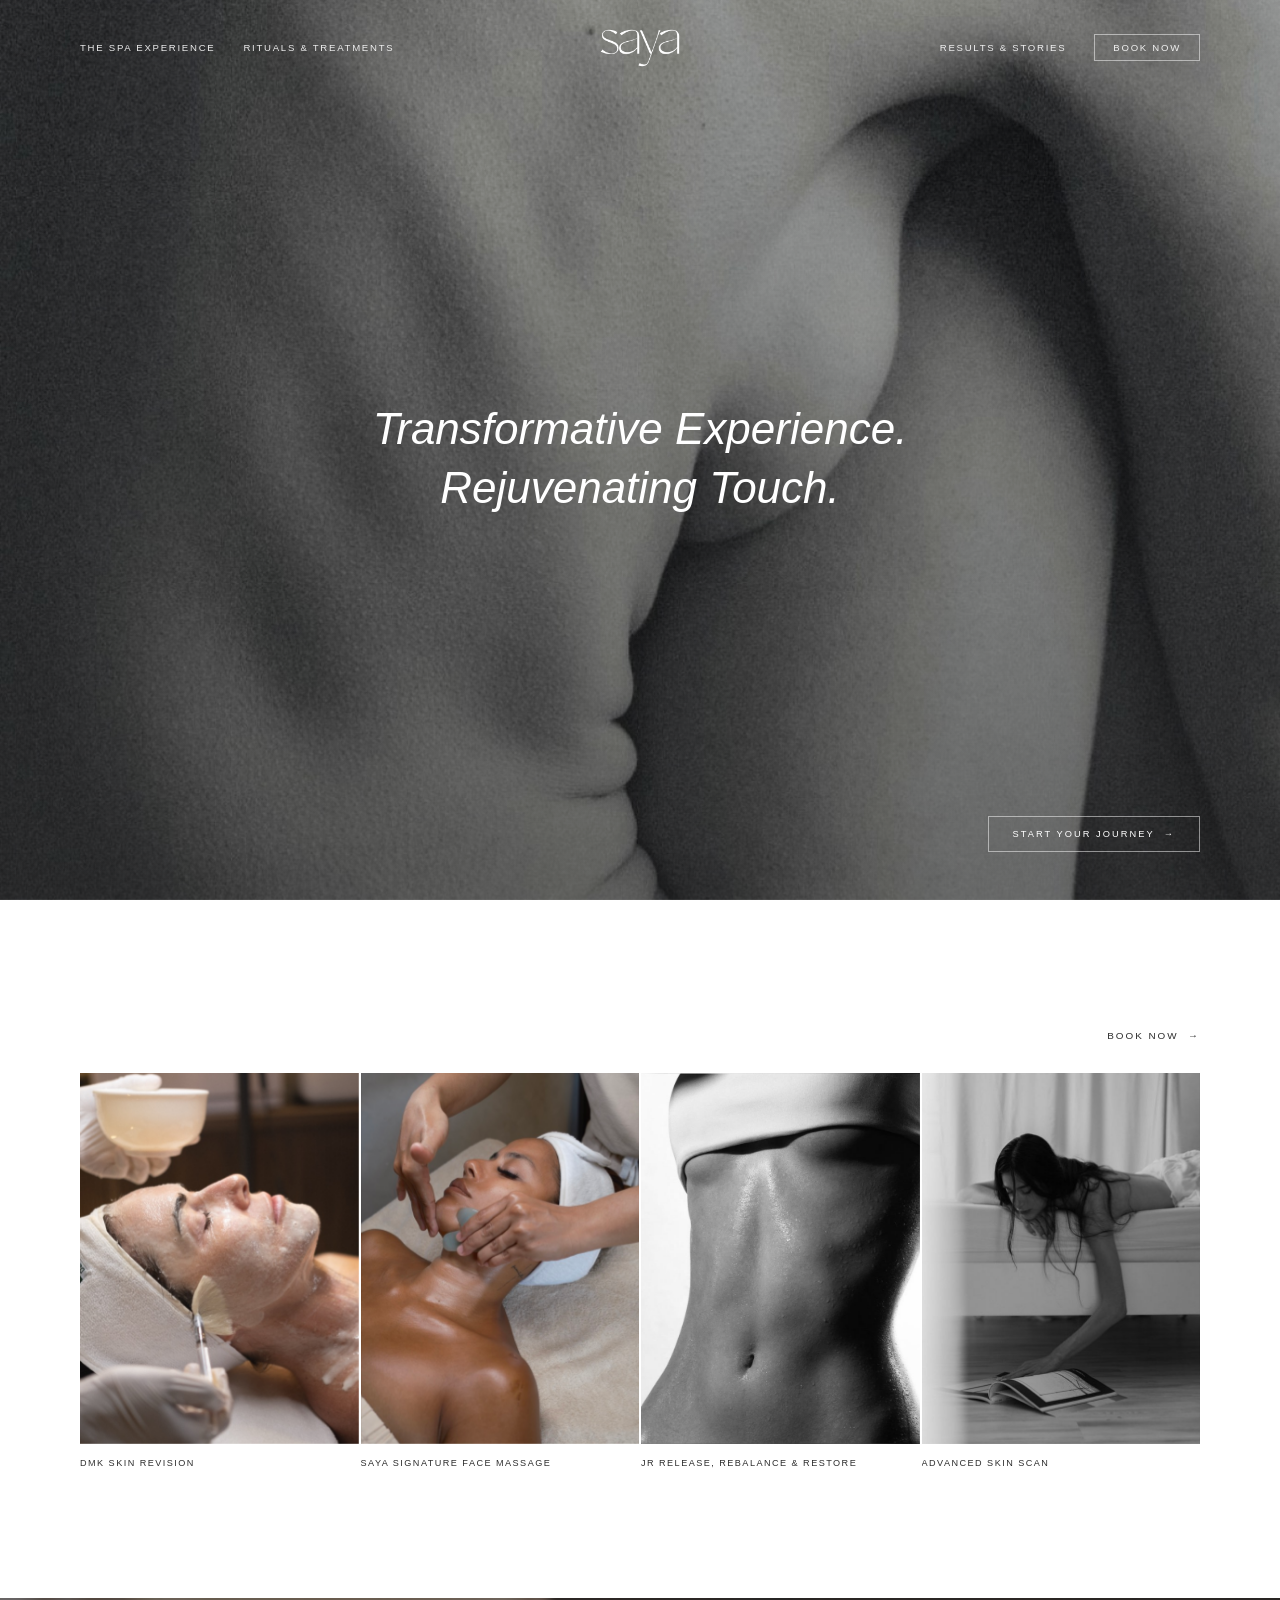
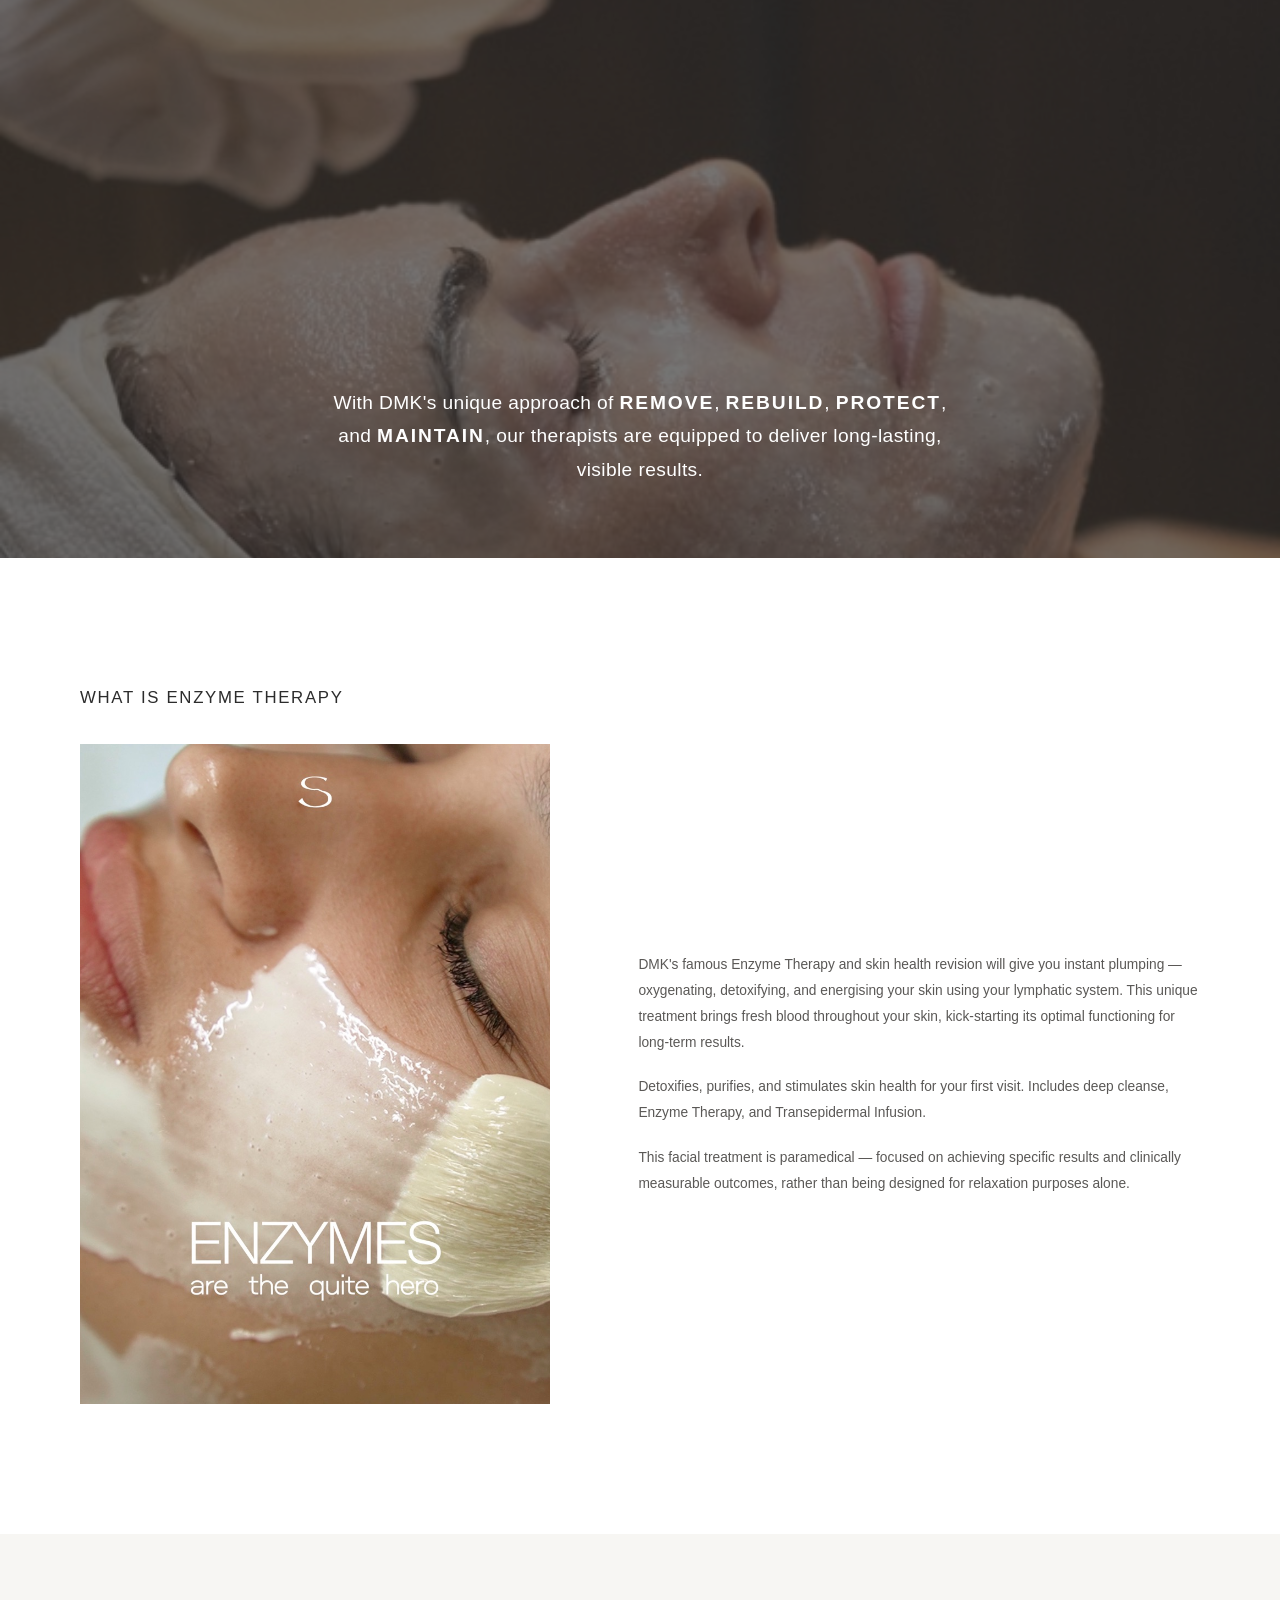
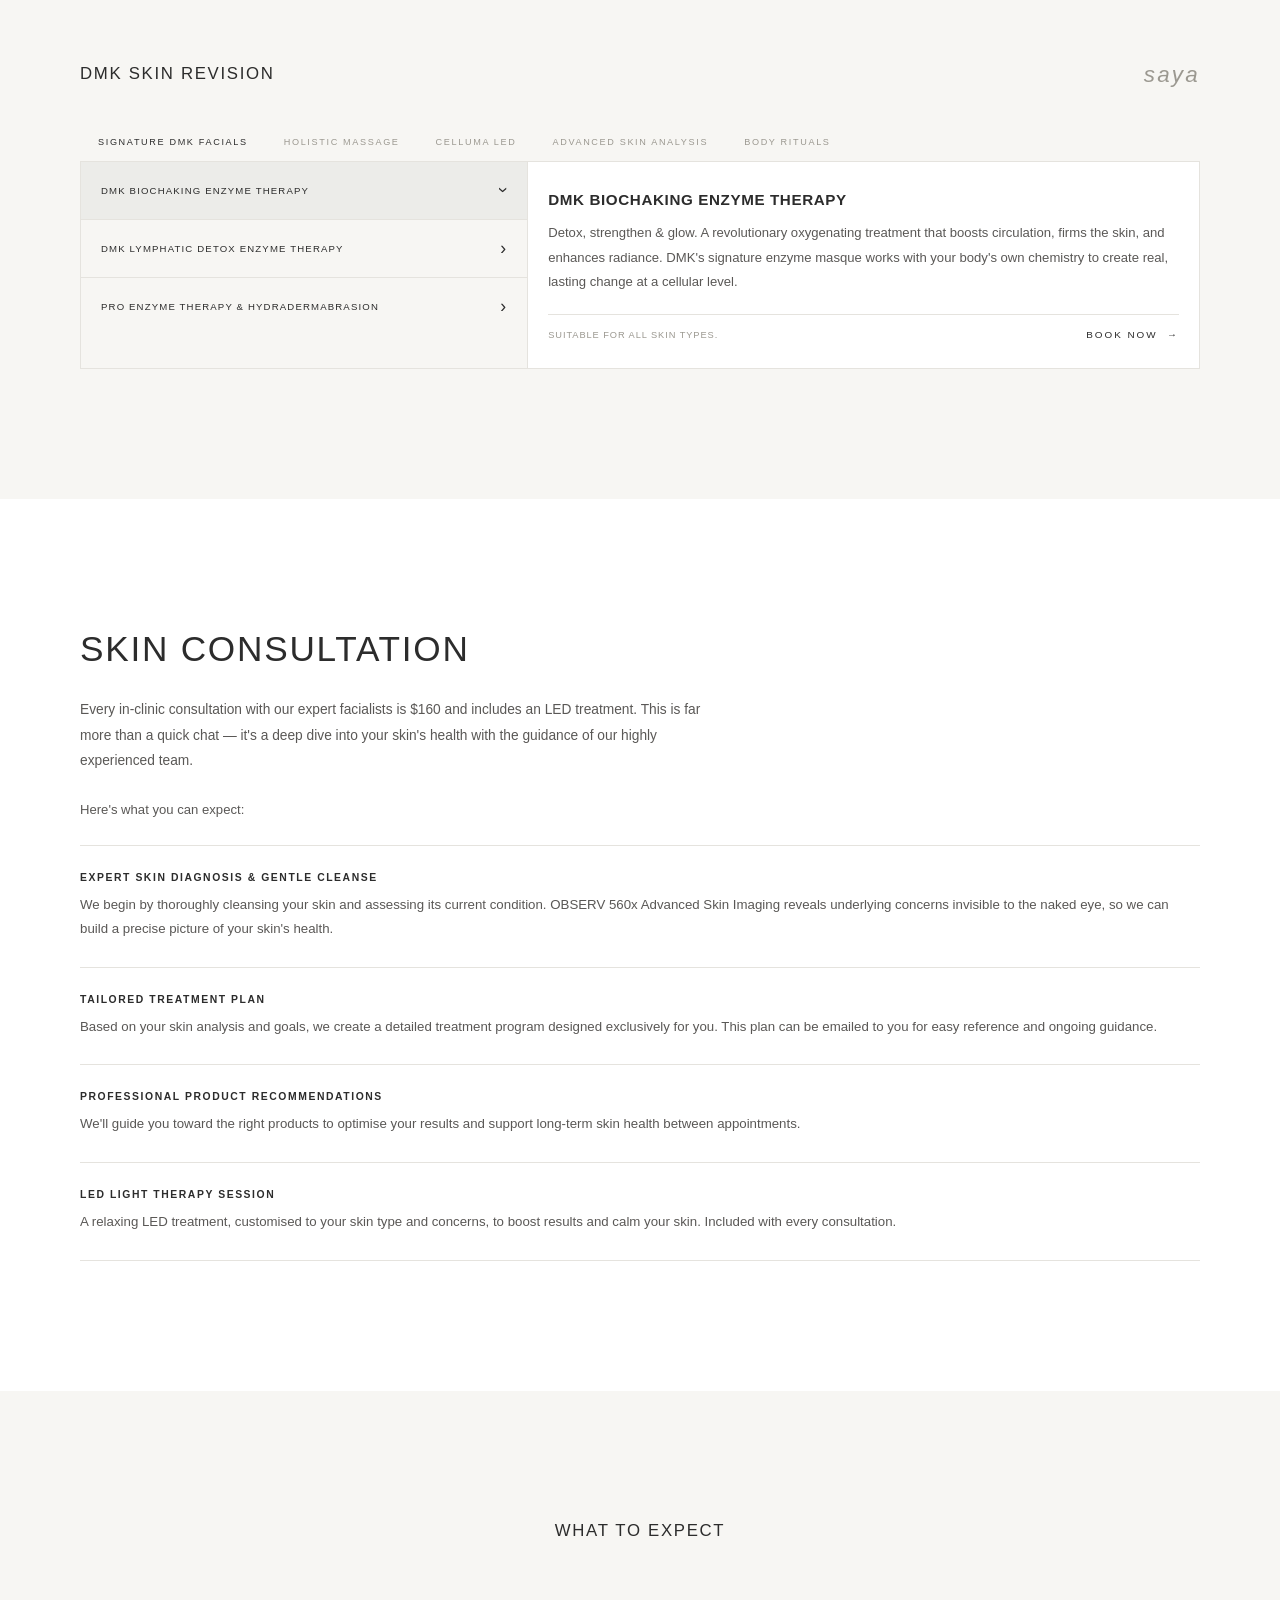
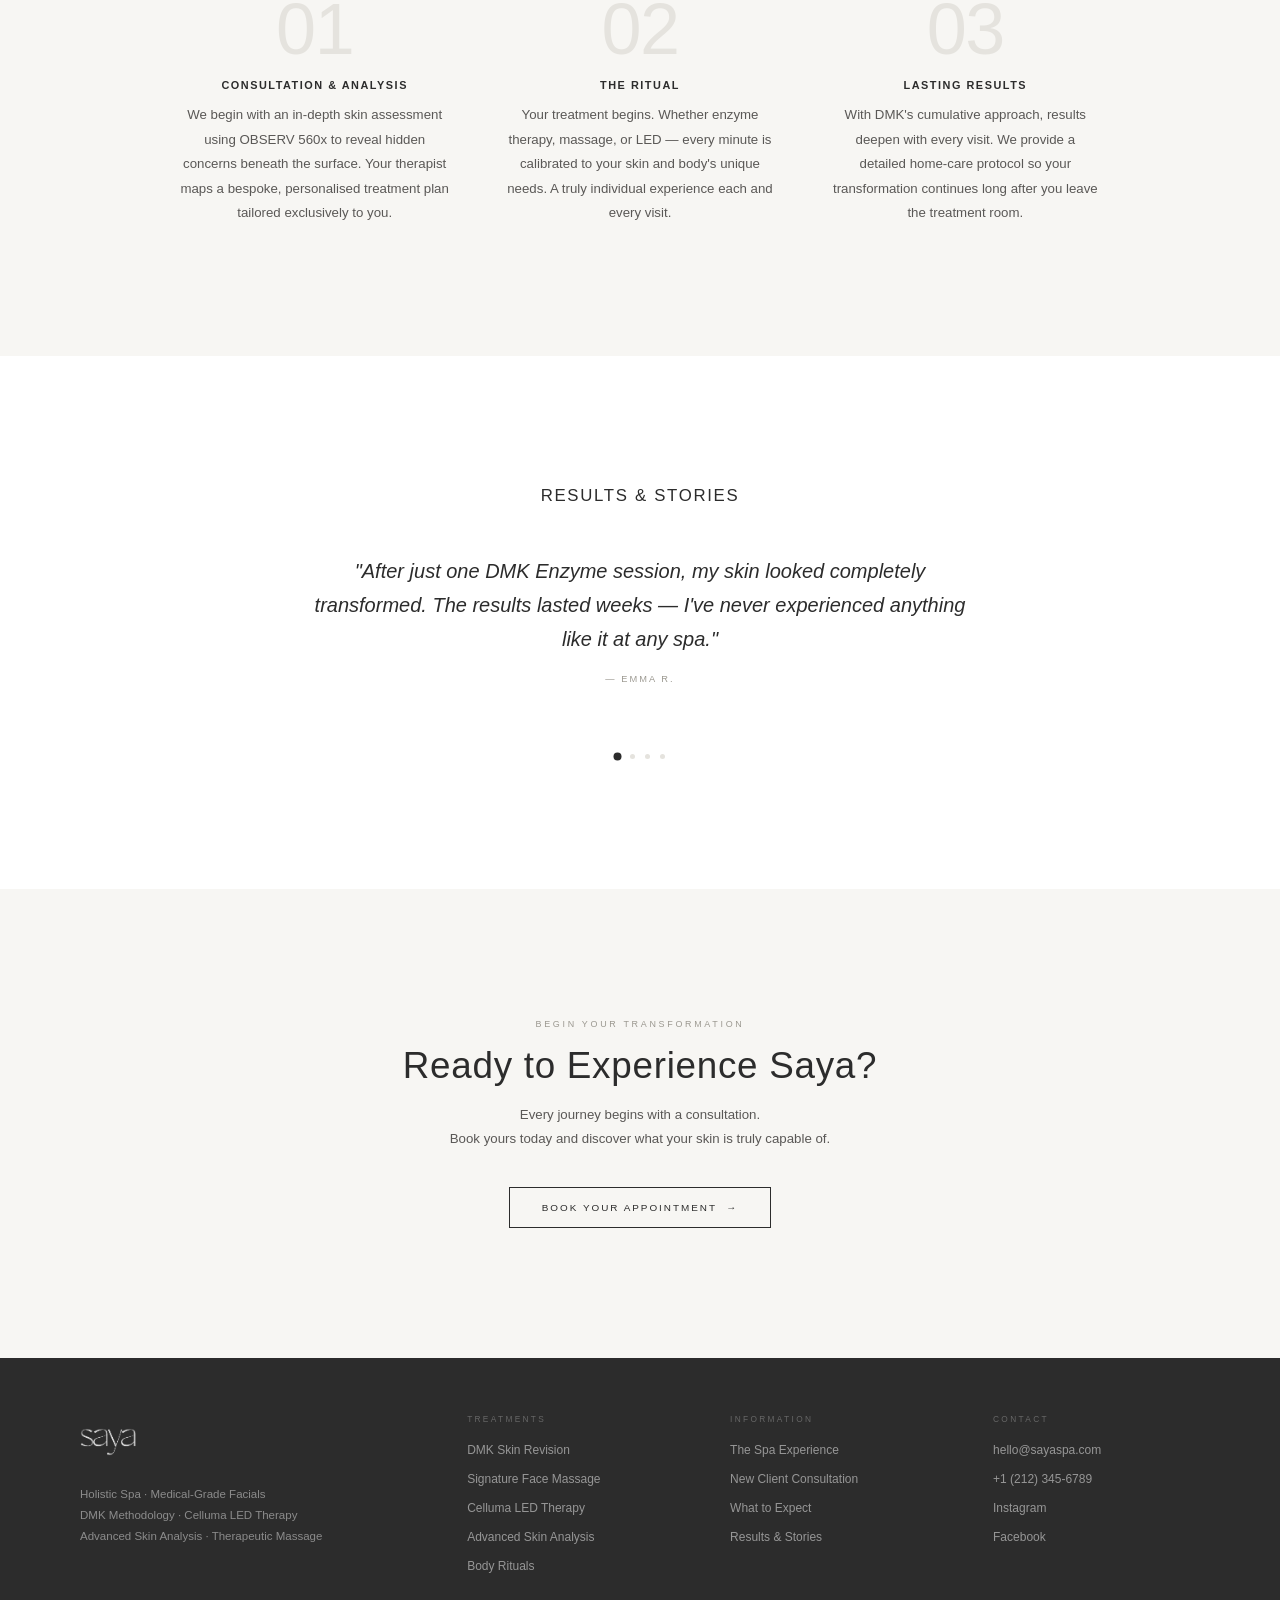
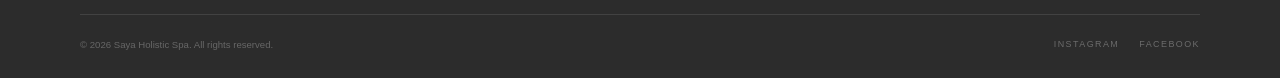
==== index.html @ c2dafa20 "new file:   .DS_Store 	new file:   .claude/settings.local.json 	new file:   ARCHITECTURE.md 	new fil" ====
<!DOCTYPE html>
<html lang="en">
<head>
  <meta charset="UTF-8">
  <meta name="viewport" content="width=device-width, initial-scale=1.0">
  <meta name="robots" content="index, follow">
  <meta name="description" content="Saya Holistic Spa — medical-grade DMK Enzyme Therapy, Signature Face Massage, Celluma LED Therapy, and Advanced Skin Analysis. New York.">

  <!-- Open Graph -->
  <meta property="og:type"        content="website">
  <meta property="og:title"       content="Saya Holistic Spa — Medical-Grade Facials &amp; Therapeutic Massage">
  <meta property="og:description" content="Medical-grade holistic spa in New York. DMK Enzyme Therapy, Signature Face Massage, Celluma LED Therapy, and Advanced Skin Analysis.">
  <meta property="og:image"       content="img/hero.jpg">
  <meta property="og:locale"      content="en_US">

  <!-- Twitter Card -->
  <meta name="twitter:card"        content="summary_large_image">
  <meta name="twitter:title"       content="Saya Holistic Spa — Medical-Grade Facials &amp; Therapeutic Massage">
  <meta name="twitter:description" content="Medical-grade holistic spa in New York. DMK Enzyme Therapy, Signature Face Massage, Celluma LED Therapy, and Advanced Skin Analysis.">
  <meta name="twitter:image"       content="img/hero.jpg">

  <title>Saya Holistic Spa — Medical-Grade Facials &amp; Therapeutic Massage, New York</title>

  <!-- Schema.org structured data -->
  <script type="application/ld+json">
  {
    "@context": "https://schema.org",
    "@type": ["LocalBusiness", "HealthAndBeautyBusiness"],
    "name": "Saya Holistic Spa",
    "description": "Medical-grade holistic spa specializing in DMK Enzyme Therapy, Signature Face Massage, Celluma LED Therapy, and Advanced Skin Analysis.",
    "telephone": "+12123456789",
    "email": "hello@sayaspa.com",
    "address": {
      "@type": "PostalAddress",
      "addressLocality": "New York",
      "addressRegion": "NY",
      "addressCountry": "US"
    },
    "priceRange": "$$$$",
    "hasOfferCatalog": {
      "@type": "OfferCatalog",
      "name": "Spa Treatments",
      "itemListElement": [
        {
          "@type": "Offer",
          "itemOffered": {
            "@type": "Service",
            "name": "DMK Enzyme Therapy",
            "description": "Paramedical facial using DMK's enzyme masque to oxygenate, detoxify and firm the skin at a cellular level."
          }
        },
        {
          "@type": "Offer",
          "itemOffered": {
            "@type": "Service",
            "name": "Saya Signature Face Massage",
            "description": "Combines Eastern and Western massage techniques to lift, sculpt and illuminate the complexion."
          }
        },
        {
          "@type": "Offer",
          "itemOffered": {
            "@type": "Service",
            "name": "Celluma LED Therapy",
            "description": "Clinically proven LED light therapy for anti-aging, acne control and skin repair."
          }
        },
        {
          "@type": "Offer",
          "itemOffered": {
            "@type": "Service",
            "name": "Advanced Skin Analysis",
            "description": "OBSERV 560x skin imaging consultation to map a bespoke treatment plan."
          }
        }
      ]
    }
  }
  </script>

  <!-- Preload hero image for LCP -->
  <link rel="preload" as="image" href="img/hero.jpg" fetchpriority="high">

  <link rel="stylesheet" href="css/style.css">
</head>
<body>

  <!-- ====================== NAV ====================== -->
  <nav class="nav" id="nav" aria-label="Main navigation">
    <ul class="nav__links nav__links--left" role="list">
      <li><a href="#services">The Spa Experience</a></li>
      <li><a href="#treatments">Rituals &amp; Treatments</a></li>
    </ul>

    <a class="nav__logo" href="#home" aria-label="Saya Holistic Spa — home">
      <img class="nav__logo-img" src="img/logo.png" alt="Saya Holistic Spa" width="120" height="120">
    </a>

    <ul class="nav__links nav__links--right" role="list">
      <li><a href="#testimonials">Results &amp; Stories</a></li>
      <li><a href="#booking" class="nav__book">Book Now</a></li>
      <li class="nav__burger-cell">
        <button class="nav__burger" id="navBurger" aria-label="Open menu" aria-expanded="false" aria-controls="mobileMenu">
          <span></span><span></span><span></span>
        </button>
      </li>
    </ul>
  </nav>

  <!-- ====================== MOBILE MENU ====================== -->
  <div class="mobile-menu" id="mobileMenu" aria-hidden="true" role="dialog" aria-label="Navigation menu">
    <nav aria-label="Mobile navigation">
      <a href="#services"     class="mobile-menu__link" tabindex="-1">The Spa Experience</a>
      <a href="#treatments"   class="mobile-menu__link" tabindex="-1">Rituals &amp; Treatments</a>
      <a href="#consultation" class="mobile-menu__link" tabindex="-1">Skin Consultation</a>
      <a href="#testimonials" class="mobile-menu__link" tabindex="-1">Results &amp; Stories</a>
      <a href="#booking"      class="mobile-menu__link mobile-menu__link--cta" tabindex="-1">Book Now &nbsp;→</a>
    </nav>
  </div>

  <main>

    <!-- ====================== S1 HERO ====================== -->
    <section class="hero" id="home" aria-label="Saya Holistic Spa">
      <div class="hero__bg" id="heroBg" role="img" aria-label="Saya Holistic Spa treatment room"></div>
      <div class="hero__overlay" aria-hidden="true"></div>

      <div class="hero__center" aria-hidden="false">
        <h1 class="hero__headline" id="heroH1">
          Transformative Experience.<br>Rejuvenating Touch.
        </h1>
      </div>

      <a href="#booking" class="hero__cta" id="heroCta">
        Start Your Journey &nbsp;→
      </a>
    </section>

    <!-- ====================== S2 SERVICES ====================== -->
    <section class="services" id="services" aria-labelledby="services-heading">
      <h2 class="sr-only" id="services-heading">Our Treatments</h2>

      <div class="services__top">
        <a href="#booking" class="link-arrow">Book Now &nbsp;→</a>
      </div>

      <div class="services__grid">

        <article class="svc-card reveal">
          <a href="#treatments" class="svc-card__inner" tabindex="0">
            <div class="svc-card__img-wrap">
              <img
                src="img/card-dmk.jpg"
                alt="DMK Enzyme Therapy facial treatment"
                width="400" height="533"
                loading="lazy" decoding="async">
            </div>
            <div class="svc-card__label">
              <span>DMK Skin Revision</span>
              <span class="svc-card__arrow" aria-hidden="true">→</span>
            </div>
          </a>
        </article>

        <article class="svc-card reveal" style="--delay:0.1s">
          <a href="#treatments" class="svc-card__inner" tabindex="0">
            <div class="svc-card__img-wrap">
              <img
                src="img/card-massage.jpg"
                alt="Saya Signature Face Massage with Gua Sha"
                width="400" height="533"
                loading="lazy" decoding="async">
            </div>
            <div class="svc-card__label">
              <span>Saya Signature Face Massage</span>
              <span class="svc-card__arrow" aria-hidden="true">→</span>
            </div>
          </a>
        </article>

        <article class="svc-card reveal" style="--delay:0.2s">
          <a href="#treatments" class="svc-card__inner" tabindex="0">
            <div class="svc-card__img-wrap">
              <img
                src="img/card-restore.jpg"
                alt="JR Release Rebalance and Restore Therapy"
                width="400" height="533"
                loading="lazy" decoding="async">
            </div>
            <div class="svc-card__label">
              <span>JR Release, Rebalance &amp; Restore</span>
              <span class="svc-card__arrow" aria-hidden="true">→</span>
            </div>
          </a>
        </article>

        <article class="svc-card reveal" style="--delay:0.3s">
          <a href="#treatments" class="svc-card__inner" tabindex="0">
            <div class="svc-card__img-wrap">
              <img
                src="img/card-scan.jpg"
                alt="Advanced Skin Analysis and Consultation"
                width="400" height="533"
                loading="lazy" decoding="async">
            </div>
            <div class="svc-card__label">
              <span>Advanced Skin Scan</span>
              <span class="svc-card__arrow" aria-hidden="true">→</span>
            </div>
          </a>
        </article>

      </div>
    </section>

    <!-- ====================== S3 BANNER ====================== -->
    <section class="banner" aria-label="DMK Methodology">
      <div class="banner__bg" aria-hidden="true"></div>
      <div class="banner__overlay" aria-hidden="true"></div>
      <div class="banner__content reveal">
        <p class="banner__text">
          With DMK's unique approach of <strong>REMOVE</strong>, <strong>REBUILD</strong>, <strong>PROTECT</strong>, and <strong>MAINTAIN</strong>, our therapists are equipped to deliver long-lasting, visible results.
        </p>
      </div>
    </section>

    <!-- ====================== S4 ENZYME ====================== -->
    <section class="enzyme" id="about" aria-labelledby="enzyme-heading">
      <h2 class="enzyme__title" id="enzyme-heading">What Is Enzyme Therapy</h2>

      <div class="enzyme__split">
        <div class="enzyme__image">
          <img
            src="img/enzyme.jpg"
            alt="DMK enzyme masque applied with a brush during treatment"
            width="600" height="750"
            loading="lazy" decoding="async">
        </div>
        <div class="enzyme__content reveal">
          <p class="enzyme__body">
            DMK's famous Enzyme Therapy and skin health revision will give you instant plumping — oxygenating, detoxifying, and energising your skin using your lymphatic system. This unique treatment brings fresh blood throughout your skin, kick-starting its optimal functioning for long-term results.
          </p>
          <p class="enzyme__body">
            Detoxifies, purifies, and stimulates skin health for your first visit. Includes deep cleanse, Enzyme Therapy, and Transepidermal Infusion.
          </p>
          <p class="enzyme__body">
            This facial treatment is paramedical — focused on achieving specific results and clinically measurable outcomes, rather than being designed for relaxation purposes alone.
          </p>
        </div>
      </div>
    </section>

    <!-- ====================== S5 TREATMENT MENU ====================== -->
    <section class="treatments" id="treatments" aria-labelledby="treatments-heading">
      <div class="treatments__header">
        <h2 class="treatments__title" id="treatments-heading">DMK Skin Revision</h2>
        <span class="treatments__logo" aria-hidden="true"><em>saya</em></span>
      </div>

      <!-- Tab bar -->
      <div class="treatments__tabs" role="tablist" aria-label="Treatment categories">
        <button class="tab" role="tab" aria-selected="true"  aria-controls="panel-signature" id="tab-signature">Signature DMK Facials</button>
        <button class="tab" role="tab" aria-selected="false" aria-controls="panel-massage"   id="tab-massage">Holistic Massage</button>
        <button class="tab" role="tab" aria-selected="false" aria-controls="panel-led"       id="tab-led">Celluma LED</button>
        <button class="tab" role="tab" aria-selected="false" aria-controls="panel-scan"      id="tab-scan">Advanced Skin Analysis</button>
        <button class="tab" role="tab" aria-selected="false" aria-controls="panel-body"      id="tab-body">Body Rituals</button>
      </div>

      <!-- Panel: Signature DMK -->
      <div class="treatments__panel" id="panel-signature" role="tabpanel" aria-labelledby="tab-signature">
        <ul class="t-list" role="list">
          <li class="t-list__item t-list__item--active">
            <button class="t-list__btn" data-detail="enzyme" aria-expanded="true">
              DMK Biochaking Enzyme Therapy <span aria-hidden="true">›</span>
            </button>
          </li>
          <li class="t-list__item">
            <button class="t-list__btn" data-detail="lymphatic" aria-expanded="false">
              DMK Lymphatic Detox Enzyme Therapy <span aria-hidden="true">›</span>
            </button>
          </li>
          <li class="t-list__item">
            <button class="t-list__btn" data-detail="proenzyme" aria-expanded="false">
              Pro Enzyme Therapy &amp; Hydradermabrasion <span aria-hidden="true">›</span>
            </button>
          </li>
        </ul>

        <div class="t-detail" id="detail-enzyme">
          <div class="t-detail__body">
            <h3 class="t-detail__title">DMK Biochaking Enzyme Therapy</h3>
            <p class="t-detail__desc">Detox, strengthen &amp; glow. A revolutionary oxygenating treatment that boosts circulation, firms the skin, and enhances radiance. DMK's signature enzyme masque works with your body's own chemistry to create real, lasting change at a cellular level.</p>
          </div>
          <div class="t-detail__footer">
            <span class="t-detail__meta">Suitable for all skin types.</span>
            <a href="#booking" class="link-arrow">Book Now &nbsp;→</a>
          </div>
        </div>

        <div class="t-detail t-detail--hidden" id="detail-lymphatic">
          <div class="t-detail__body">
            <h3 class="t-detail__title">DMK Lymphatic Detox Enzyme Therapy</h3>
            <p class="t-detail__desc">Oxygenate &amp; detox. Normalise skin metabolism, increase circulation, flush toxins, and revive dull skin. Includes Gua Sha massage to stimulate lymphatic drainage and restore a healthy glow.</p>
          </div>
          <div class="t-detail__footer">
            <span class="t-detail__meta">Suitable for all skin types.</span>
            <a href="#booking" class="link-arrow">Book Now &nbsp;→</a>
          </div>
        </div>

        <div class="t-detail t-detail--hidden" id="detail-proenzyme">
          <div class="t-detail__body">
            <h3 class="t-detail__title">Pro Enzyme Therapy &amp; Hydradermabrasion</h3>
            <p class="t-detail__desc">Deep resurfacing combined with enzyme therapy for a dual-action treatment that exfoliates, oxygenates, and deeply nourishes. Leaves skin immediately brighter, smoother, and more even-toned.</p>
          </div>
          <div class="t-detail__footer">
            <span class="t-detail__meta">Suitable for most skin types.</span>
            <a href="#booking" class="link-arrow">Book Now &nbsp;→</a>
          </div>
        </div>
      </div>

      <!-- Panel: Holistic Massage -->
      <div class="treatments__panel treatments__panel--hidden" id="panel-massage" role="tabpanel" aria-labelledby="tab-massage">
        <ul class="t-list" role="list">
          <li class="t-list__item t-list__item--active">
            <button class="t-list__btn" data-detail="signature-massage" aria-expanded="true">
              Saya Signature Face Massage <span aria-hidden="true">›</span>
            </button>
          </li>
          <li class="t-list__item">
            <button class="t-list__btn" data-detail="jr-release" aria-expanded="false">
              JR Release, Rebalance &amp; Restore <span aria-hidden="true">›</span>
            </button>
          </li>
        </ul>

        <div class="t-detail" id="detail-signature-massage">
          <div class="t-detail__body">
            <h3 class="t-detail__title">Saya Signature Face Massage</h3>
            <p class="t-detail__desc">A deeply relaxing yet results-driven facial massage combining Eastern and Western techniques. Lifts and sculpts facial contours, releases tension in the jaw and brow, and stimulates circulation for an immediate, visible glow.</p>
          </div>
          <div class="t-detail__footer">
            <span class="t-detail__meta">Suitable for all skin types.</span>
            <a href="#booking" class="link-arrow">Book Now &nbsp;→</a>
          </div>
        </div>

        <div class="t-detail t-detail--hidden" id="detail-jr-release">
          <div class="t-detail__body">
            <h3 class="t-detail__title">JR Release, Rebalance &amp; Restore</h3>
            <p class="t-detail__desc">A therapeutic journey combining facial and body massage with healing touch to release chronic tension, rebalance the nervous system, and restore full-body equilibrium. Deeply transformative and profoundly restorative.</p>
          </div>
          <div class="t-detail__footer">
            <span class="t-detail__meta">Recommended for stress &amp; tension.</span>
            <a href="#booking" class="link-arrow">Book Now &nbsp;→</a>
          </div>
        </div>
      </div>

      <!-- Panel: Celluma LED -->
      <div class="treatments__panel treatments__panel--hidden" id="panel-led" role="tabpanel" aria-labelledby="tab-led">
        <ul class="t-list" role="list">
          <li class="t-list__item t-list__item--active">
            <button class="t-list__btn" data-detail="led-anti-aging" aria-expanded="true">
              Celluma LED Anti-Aging <span aria-hidden="true">›</span>
            </button>
          </li>
          <li class="t-list__item">
            <button class="t-list__btn" data-detail="led-acne" aria-expanded="false">
              Celluma LED Acne Control <span aria-hidden="true">›</span>
            </button>
          </li>
        </ul>

        <div class="t-detail" id="detail-led-anti-aging">
          <div class="t-detail__body">
            <h3 class="t-detail__title">Celluma LED Anti-Aging</h3>
            <p class="t-detail__desc">Harness the power of red light. Celluma's clinically proven LED technology stimulates collagen and elastin production, reduces fine lines, and improves skin tone with zero downtime and zero discomfort.</p>
          </div>
          <div class="t-detail__footer">
            <span class="t-detail__meta">Suitable for all skin types.</span>
            <a href="#booking" class="link-arrow">Book Now &nbsp;→</a>
          </div>
        </div>

        <div class="t-detail t-detail--hidden" id="detail-led-acne">
          <div class="t-detail__body">
            <h3 class="t-detail__title">Celluma LED Acne Control</h3>
            <p class="t-detail__desc">Blue light technology destroys acne-causing bacteria and reduces inflammation. Non-invasive, painless, and effective — delivering visible improvements in skin clarity within a short course of treatments.</p>
          </div>
          <div class="t-detail__footer">
            <span class="t-detail__meta">Recommended for acne-prone skin.</span>
            <a href="#booking" class="link-arrow">Book Now &nbsp;→</a>
          </div>
        </div>
      </div>

      <!-- Panel: Advanced Skin Analysis -->
      <div class="treatments__panel treatments__panel--hidden" id="panel-scan" role="tabpanel" aria-labelledby="tab-scan">
        <ul class="t-list" role="list">
          <li class="t-list__item t-list__item--active">
            <button class="t-list__btn" data-detail="observ" aria-expanded="true">
              OBSERV 560x Skin Imaging <span aria-hidden="true">›</span>
            </button>
          </li>
          <li class="t-list__item">
            <button class="t-list__btn" data-detail="consult-full" aria-expanded="false">
              Comprehensive New Client Consultation <span aria-hidden="true">›</span>
            </button>
          </li>
        </ul>

        <div class="t-detail" id="detail-observ">
          <div class="t-detail__body">
            <h3 class="t-detail__title">OBSERV 560x Skin Imaging</h3>
            <p class="t-detail__desc">Advanced skin imaging technology that reveals conditions invisible to the naked eye — dehydration, pigmentation, sun damage, and early signs of ageing — allowing us to map a truly precise treatment plan for your skin.</p>
          </div>
          <div class="t-detail__footer">
            <span class="t-detail__meta">Included in all consultations.</span>
            <a href="#booking" class="link-arrow">Book Now &nbsp;→</a>
          </div>
        </div>

        <div class="t-detail t-detail--hidden" id="detail-consult-full">
          <div class="t-detail__body">
            <h3 class="t-detail__title">Comprehensive New Client Consultation</h3>
            <p class="t-detail__desc">$160 — includes OBSERV 560x skin analysis, expert skin diagnosis, bespoke treatment plan, professional product recommendations, and a complimentary LED therapy session. Everything your skin needs to begin its transformation.</p>
          </div>
          <div class="t-detail__footer">
            <span class="t-detail__meta">Includes LED therapy. $160.</span>
            <a href="#booking" class="link-arrow">Book Now &nbsp;→</a>
          </div>
        </div>
      </div>

      <!-- Panel: Body Rituals -->
      <div class="treatments__panel treatments__panel--hidden" id="panel-body" role="tabpanel" aria-labelledby="tab-body">
        <ul class="t-list" role="list">
          <li class="t-list__item t-list__item--active">
            <button class="t-list__btn" data-detail="face-body" aria-expanded="true">
              Face &amp; Body Ritual <span aria-hidden="true">›</span>
            </button>
          </li>
          <li class="t-list__item">
            <button class="t-list__btn" data-detail="enhancements" aria-expanded="false">
              Enhancements &amp; Add-Ons <span aria-hidden="true">›</span>
            </button>
          </li>
        </ul>

        <div class="t-detail" id="detail-face-body">
          <div class="t-detail__body">
            <h3 class="t-detail__title">Face &amp; Body Ritual</h3>
            <p class="t-detail__desc">A holistic experience that harmonises face and body in a single extended session. Combines DMK enzyme therapy with therapeutic body massage and LED treatment for a total mind-body reset.</p>
          </div>
          <div class="t-detail__footer">
            <span class="t-detail__meta">Extended session. Enquire for pricing.</span>
            <a href="#booking" class="link-arrow">Book Now &nbsp;→</a>
          </div>
        </div>

        <div class="t-detail t-detail--hidden" id="detail-enhancements">
          <div class="t-detail__body">
            <h3 class="t-detail__title">Enhancements &amp; Add-Ons</h3>
            <p class="t-detail__desc">Customise any treatment with targeted add-ons: Gua Sha sculpting, Celluma LED session, enzyme eye therapy, or a personalised home-care prescription. Ask your therapist which enhancements will best support your skin goals.</p>
          </div>
          <div class="t-detail__footer">
            <span class="t-detail__meta">Available with any treatment.</span>
            <a href="#booking" class="link-arrow">Book Now &nbsp;→</a>
          </div>
        </div>
      </div>

    </section>

    <!-- ====================== S6 SKIN CONSULTATION ====================== -->
    <section class="consult" id="consultation" aria-labelledby="consult-heading">
      <h2 class="consult__title" id="consult-heading">Skin Consultation</h2>

      <p class="consult__intro">
        Every in-clinic consultation with our expert facialists is $160 and includes an LED treatment. This is far more than a quick chat — it's a deep dive into your skin's health with the guidance of our highly experienced team.
      </p>
      <p class="consult__lead">Here's what you can expect:</p>

      <div class="consult__items">

        <div class="consult__item reveal">
          <h3 class="consult__item-title">Expert Skin Diagnosis &amp; Gentle Cleanse</h3>
          <p class="consult__item-text">We begin by thoroughly cleansing your skin and assessing its current condition. OBSERV 560x Advanced Skin Imaging reveals underlying concerns invisible to the naked eye, so we can build a precise picture of your skin's health.</p>
        </div>

        <div class="consult__item reveal" style="--delay:0.1s">
          <h3 class="consult__item-title">Tailored Treatment Plan</h3>
          <p class="consult__item-text">Based on your skin analysis and goals, we create a detailed treatment program designed exclusively for you. This plan can be emailed to you for easy reference and ongoing guidance.</p>
        </div>

        <div class="consult__item reveal" style="--delay:0.2s">
          <h3 class="consult__item-title">Professional Product Recommendations</h3>
          <p class="consult__item-text">We'll guide you toward the right products to optimise your results and support long-term skin health between appointments.</p>
        </div>

        <div class="consult__item reveal" style="--delay:0.3s">
          <h3 class="consult__item-title">LED Light Therapy Session</h3>
          <p class="consult__item-text">A relaxing LED treatment, customised to your skin type and concerns, to boost results and calm your skin. Included with every consultation.</p>
        </div>

      </div>
    </section>

    <!-- ====================== S7 PROCESS ====================== -->
    <section class="process" id="process" aria-labelledby="process-heading">
      <h2 class="process__title" id="process-heading">What to Expect</h2>

      <div class="process__steps">

        <div class="process__step reveal">
          <span class="process__num" aria-hidden="true">01</span>
          <h3 class="process__step-title">Consultation &amp; Analysis</h3>
          <p class="process__step-text">We begin with an in-depth skin assessment using OBSERV 560x to reveal hidden concerns beneath the surface. Your therapist maps a bespoke, personalised treatment plan tailored exclusively to you.</p>
        </div>

        <div class="process__step reveal" style="--delay:0.15s">
          <span class="process__num" aria-hidden="true">02</span>
          <h3 class="process__step-title">The Ritual</h3>
          <p class="process__step-text">Your treatment begins. Whether enzyme therapy, massage, or LED — every minute is calibrated to your skin and body's unique needs. A truly individual experience each and every visit.</p>
        </div>

        <div class="process__step reveal" style="--delay:0.3s">
          <span class="process__num" aria-hidden="true">03</span>
          <h3 class="process__step-title">Lasting Results</h3>
          <p class="process__step-text">With DMK's cumulative approach, results deepen with every visit. We provide a detailed home-care protocol so your transformation continues long after you leave the treatment room.</p>
        </div>

      </div>
    </section>

    <!-- ====================== S8 TESTIMONIALS ====================== -->
    <section class="testimonials" id="testimonials" aria-labelledby="testi-heading">
      <h2 class="testimonials__title" id="testi-heading">Results &amp; Stories</h2>

      <div class="testimonials__track" aria-live="polite" aria-atomic="true">

        <figure class="testi-slide testi-slide--active" role="group" aria-label="Testimonial 1 of 4">
          <blockquote class="testi-slide__quote">
            <p>"After just one DMK Enzyme session, my skin looked completely transformed. The results lasted weeks — I've never experienced anything like it at any spa."</p>
          </blockquote>
          <figcaption class="testi-slide__author">— Emma R.</figcaption>
        </figure>

        <figure class="testi-slide" role="group" aria-label="Testimonial 2 of 4" aria-hidden="true">
          <blockquote class="testi-slide__quote">
            <p>"Their knowledge of DMK methodology is extraordinary. My decade-long skin concerns were finally addressed with a clinical approach that actually delivers real results."</p>
          </blockquote>
          <figcaption class="testi-slide__author">— Olivia M.</figcaption>
        </figure>

        <figure class="testi-slide" role="group" aria-label="Testimonial 3 of 4" aria-hidden="true">
          <blockquote class="testi-slide__quote">
            <p>"The OBSERV imaging showed me things beneath my skin I had no idea about. My treatment plan has completely transformed my complexion over three sessions."</p>
          </blockquote>
          <figcaption class="testi-slide__author">— Sarah K.</figcaption>
        </figure>

        <figure class="testi-slide" role="group" aria-label="Testimonial 4 of 4" aria-hidden="true">
          <blockquote class="testi-slide__quote">
            <p>"The JR Release therapy released tension I'd carried for years. The atmosphere, the skill, the care — truly extraordinary. I won't go anywhere else."</p>
          </blockquote>
          <figcaption class="testi-slide__author">— Natalie T.</figcaption>
        </figure>

      </div>

      <div class="testimonials__dots" role="group" aria-label="Testimonial navigation">
        <button class="testi-dot testi-dot--active" data-slide="0" aria-label="Go to testimonial 1" aria-current="true"></button>
        <button class="testi-dot" data-slide="1" aria-label="Go to testimonial 2"></button>
        <button class="testi-dot" data-slide="2" aria-label="Go to testimonial 3"></button>
        <button class="testi-dot" data-slide="3" aria-label="Go to testimonial 4"></button>
      </div>
    </section>

    <!-- ====================== S9 BOOKING CTA ====================== -->
    <section class="booking" id="booking" aria-labelledby="booking-heading">
      <div class="booking__inner reveal">
        <p class="booking__eyebrow">Begin Your Transformation</p>
        <h2 class="booking__title" id="booking-heading">Ready to Experience Saya?</h2>
        <p class="booking__sub">Every journey begins with a consultation.<br>Book yours today and discover what your skin is truly capable of.</p>
        <a href="mailto:hello@sayaspa.com" class="btn-outline">Book Your Appointment &nbsp;→</a>
      </div>
    </section>

  </main>

  <!-- ====================== FOOTER ====================== -->
  <footer class="footer" id="contact">
    <div class="footer__grid">

      <div class="footer__brand">
        <a href="#home" class="footer__logo" aria-label="Saya — home">
          <img class="footer__logo-img" src="img/logo.png" alt="Saya Holistic Spa" width="100" height="100">
        </a>
        <p class="footer__tagline">
          Holistic Spa · Medical-Grade Facials<br>
          DMK Methodology · Celluma LED Therapy<br>
          Advanced Skin Analysis · Therapeutic Massage
        </p>
      </div>

      <div>
        <p class="footer__heading">Treatments</p>
        <ul class="footer__links" role="list">
          <li><a href="#treatments">DMK Skin Revision</a></li>
          <li><a href="#treatments">Signature Face Massage</a></li>
          <li><a href="#treatments">Celluma LED Therapy</a></li>
          <li><a href="#treatments">Advanced Skin Analysis</a></li>
          <li><a href="#treatments">Body Rituals</a></li>
        </ul>
      </div>

      <div>
        <p class="footer__heading">Information</p>
        <ul class="footer__links" role="list">
          <li><a href="#services">The Spa Experience</a></li>
          <li><a href="#consultation">New Client Consultation</a></li>
          <li><a href="#process">What to Expect</a></li>
          <li><a href="#testimonials">Results &amp; Stories</a></li>
        </ul>
      </div>

      <div>
        <p class="footer__heading">Contact</p>
        <ul class="footer__links" role="list">
          <li><a href="mailto:hello@sayaspa.com">hello@sayaspa.com</a></li>
          <li><a href="tel:+12123456789">+1 (212) 345-6789</a></li>
          <li><a href="#" aria-label="Follow Saya on Instagram">Instagram</a></li>
          <li><a href="#" aria-label="Follow Saya on Facebook">Facebook</a></li>
        </ul>
      </div>

    </div>

    <div class="footer__bottom">
      <p>© 2026 Saya Holistic Spa. All rights reserved.</p>
      <div class="footer__social">
        <a href="#" aria-label="Saya on Instagram">Instagram</a>
        <a href="#" aria-label="Saya on Facebook">Facebook</a>
      </div>
    </div>
  </footer>

  <!-- Mobile sticky booking bar (shown on mobile when past hero) -->
  <div class="sticky-bar" id="stickyBar" aria-hidden="true">
    <a href="#booking" class="sticky-bar__btn" tabindex="-1">Book Now →</a>
  </div>

  <script src="js/main.js" defer></script>
</body>
</html>
---- css/style.css ----
/* =============================================================================
   SAYA HOLISTIC SPA
   Mobile-first · CSS Custom Properties · BEM
   ============================================================================= */

/* ---------- TOKENS ---------- */
:root {
  --c-brand:     #2c2c2c;
  --c-white:     #ffffff;
  --c-off-white: #f7f6f3;
  --c-light:     #e5e3de;
  --c-mid:       #9b9890;
  --c-body:      #5a5856;
  --c-accent:    #b8926a;

  --font: 'Helvetica Neue', Helvetica, Arial, sans-serif;

  --nav-h:   88px;
  --px:      24px;
  --py:      72px;

  --ease:    cubic-bezier(0.22, 1, 0.36, 1);
}

/* ---------- RESET ---------- */
*, *::before, *::after {
  box-sizing: border-box;
  margin: 0;
  padding: 0;
}
html {
  scroll-behavior: smooth;
  -webkit-text-size-adjust: 100%;
}
body {
  font-family: var(--font);
  color: var(--c-brand);
  background: var(--c-white);
  -webkit-font-smoothing: antialiased;
  -moz-osx-font-smoothing: grayscale;
  overflow-x: hidden;
}
img {
  display: block;
  max-width: 100%;
  height: auto;
}
a {
  color: inherit;
  text-decoration: none;
}
ul, ol { list-style: none; }
button {
  cursor: pointer;
  font-family: inherit;
}

/* ---------- UTILITIES ---------- */
.sr-only {
  position: absolute;
  width: 1px; height: 1px;
  padding: 0; margin: -1px;
  overflow: hidden;
  clip: rect(0,0,0,0);
  white-space: nowrap;
  border: 0;
}

.link-arrow {
  display: inline-flex;
  align-items: center;
  font-size: 0.62rem;
  letter-spacing: 0.2em;
  text-transform: uppercase;
  color: var(--c-brand);
  transition: opacity 0.2s;
}
.link-arrow:hover { opacity: 0.45; }

.btn-outline {
  display: inline-flex;
  align-items: center;
  font-size: 0.62rem;
  letter-spacing: 0.2em;
  text-transform: uppercase;
  color: var(--c-brand);
  border: 1px solid var(--c-brand);
  padding: 14px 32px;
  transition: background 0.25s var(--ease), color 0.25s var(--ease);
}
.btn-outline:hover {
  background: var(--c-brand);
  color: var(--c-white);
}

/* =============================================================================
   NAVIGATION
   ============================================================================= */
.nav {
  position: fixed;
  inset: 0 0 auto 0;
  height: var(--nav-h);
  z-index: 100;
  display: grid;
  grid-template-columns: 1fr auto 1fr;
  align-items: stretch;
  padding: 0 var(--px);
  transition: background 0.45s var(--ease), border-color 0.45s;
  border-bottom: 1px solid transparent;
}
.nav--solid {
  background: rgba(255, 255, 255, 0.96);
  backdrop-filter: blur(12px);
  -webkit-backdrop-filter: blur(12px);
  border-color: var(--c-light);
}

.nav__links {
  display: flex;
  align-items: center;
  gap: 28px;
  height: 100%;
}
.nav__links--left  { justify-content: flex-start; }
.nav__links--right { justify-content: flex-end; }

/* Text links hidden on mobile */
.nav__links--left li,
.nav__links--right li:not(.nav__burger-cell) {
  display: none;
}

.nav__links a {
  font-size: 0.6rem;
  font-weight: 400;
  letter-spacing: 0.18em;
  text-transform: uppercase;
  color: rgba(255, 255, 255, 0.9);
  transition: opacity 0.2s, color 0.45s;
  white-space: nowrap;
}
.nav__links a:hover { opacity: 0.5; }
.nav--solid .nav__links a { color: var(--c-brand); }

.nav__book {
  border: 1px solid rgba(255, 255, 255, 0.5);
  padding: 7px 18px;
}
.nav__book:hover {
  background: var(--c-white);
  color: var(--c-brand) !important;
  opacity: 1 !important;
}
.nav--solid .nav__book { border-color: var(--c-brand); }
.nav--solid .nav__book:hover {
  background: var(--c-brand);
  color: var(--c-white) !important;
}

/* Logo */
.nav__logo {
  display: flex;
  align-items: center;
  justify-content: center;
  height: 100%;
}
.nav__logo-img {
  display: block;
  height: 80px;
  width: auto;
  /* Logo is white — visible on dark hero */
  filter: brightness(0) invert(1);
  transition: filter 0.45s;
}
/* On solid white nav — flip to dark */
.nav--solid .nav__logo-img {
  filter: brightness(0);
}

/* Hamburger */
.nav__burger {
  display: flex;
  flex-direction: column;
  justify-content: center;
  gap: 5px;
  width: 40px;
  height: 40px;
  background: none;
  border: none;
  padding: 6px;
}
.nav__burger span {
  display: block;
  width: 22px;
  height: 1px;
  background: rgba(255, 255, 255, 0.9);
  transition: background 0.45s, transform 0.3s var(--ease), opacity 0.2s;
  transform-origin: center;
}
.nav--solid .nav__burger span { background: var(--c-brand); }
.nav__burger.is-open span:nth-child(1) { transform: translateY(6px) rotate(45deg); }
.nav__burger.is-open span:nth-child(2) { opacity: 0; }
.nav__burger.is-open span:nth-child(3) { transform: translateY(-6px) rotate(-45deg); }

/* =============================================================================
   MOBILE MENU
   ============================================================================= */
.mobile-menu {
  position: fixed;
  inset: var(--nav-h) 0 0 0;
  z-index: 99;
  background: var(--c-white);
  display: flex;
  flex-direction: column;
  padding: 24px var(--px) 40px;
  transform: translateX(100%);
  transition: transform 0.4s var(--ease);
  overflow-y: auto;
}
.mobile-menu.is-open { transform: translateX(0); }

.mobile-menu__link {
  display: block;
  font-size: 0.68rem;
  letter-spacing: 0.18em;
  text-transform: uppercase;
  color: var(--c-brand);
  padding: 20px 0;
  border-bottom: 1px solid var(--c-light);
  transition: opacity 0.2s;
}
.mobile-menu__link:first-child { border-top: 1px solid var(--c-light); }
.mobile-menu__link:hover { opacity: 0.45; }

.mobile-menu__link--cta {
  margin-top: 24px;
  border-top: none;
  border-bottom: none;
  font-weight: 500;
}

/* =============================================================================
   HERO
   ============================================================================= */
.hero {
  position: relative;
  height: 100dvh;
  min-height: 580px;
  overflow: hidden;
}

.hero__bg {
  position: absolute;
  inset: 0;
  background: url('../img/hero.jpg') center 30% / cover no-repeat;
  transform: scale(1.06);
  transition: transform 1.8s var(--ease);
  will-change: transform;
}
.hero__bg.is-loaded { transform: scale(1); }

.hero__overlay {
  position: absolute;
  inset: 0;
  background: linear-gradient(
    to bottom,
    rgba(44, 44, 44, 0.15) 0%,
    rgba(44, 44, 44, 0.5)  100%
  );
}

.hero__center {
  position: absolute;
  inset: 0;
  display: flex;
  align-items: center;
  justify-content: center;
  padding: var(--nav-h) var(--px) 80px;
  z-index: 2;
  pointer-events: none;
}

.hero__headline {
  font-family: var(--font);
  font-size: clamp(1.55rem, 5vw, 2.75rem);
  font-weight: 300;
  font-style: italic;
  color: var(--c-white);
  line-height: 1.35;
  text-align: center;
  max-width: 580px;
  opacity: 0;
  transform: translateY(22px);
  transition: opacity 1s var(--ease), transform 1s var(--ease);
}
.hero__headline.is-visible {
  opacity: 1;
  transform: translateY(0);
}

.hero__cta {
  position: absolute;
  bottom: 48px;
  right: var(--px);
  z-index: 2;
  display: inline-flex;
  align-items: center;
  font-size: 0.58rem;
  letter-spacing: 0.22em;
  text-transform: uppercase;
  color: var(--c-white);
  border: 1px solid rgba(255, 255, 255, 0.5);
  padding: 12px 24px;
  opacity: 0;
  transform: translateY(10px);
  transition: opacity 0.8s var(--ease), transform 0.8s var(--ease);
}
.hero__cta.is-visible {
  opacity: 1;
  transform: translateY(0);
}
.hero__cta:hover {
  background: rgba(255, 255, 255, 0.12);
  border-color: rgba(255, 255, 255, 0.75);
}

/* =============================================================================
   SERVICES
   ============================================================================= */
.services {
  padding: var(--py) var(--px);
  background: var(--c-white);
}

.services__top {
  display: flex;
  justify-content: flex-end;
  margin-bottom: 32px;
}

.services__grid {
  display: grid;
  grid-template-columns: 1fr 1fr;
  gap: 3px;
}

.svc-card { overflow: hidden; }

.svc-card__inner {
  display: block;
  text-decoration: none;
  color: inherit;
}

.svc-card__img-wrap {
  aspect-ratio: 3 / 4;
  overflow: hidden;
}
.svc-card__img-wrap img {
  width: 100%;
  height: 100%;
  object-fit: cover;
  transition: transform 0.8s var(--ease);
  will-change: transform;
}
.svc-card__inner:hover .svc-card__img-wrap img { transform: scale(1.05); }

.svc-card__label {
  display: flex;
  align-items: center;
  justify-content: space-between;
  padding: 14px 0 0;
  font-size: 0.57rem;
  letter-spacing: 0.16em;
  text-transform: uppercase;
  color: var(--c-brand);
}

.svc-card__arrow {
  opacity: 0;
  transform: translateX(-4px);
  transition: opacity 0.3s, transform 0.3s;
}
.svc-card__inner:hover .svc-card__arrow {
  opacity: 1;
  transform: translateX(0);
}

/* =============================================================================
   BANNER
   ============================================================================= */
.banner {
  position: relative;
  min-height: 380px;
  display: flex;
  align-items: center;
  justify-content: center;
  overflow: hidden;
}

.banner__bg {
  position: absolute;
  inset: 0;
  background: url('../img/card-dmk.jpg') center 30% / cover no-repeat;
}

.banner__overlay {
  position: absolute;
  inset: 0;
  background: rgba(44, 44, 44, 0.65);
}

.banner__content {
  position: relative;
  z-index: 1;
  padding: 56px var(--px);
  max-width: 800px;
  text-align: center;
}

.banner__text {
  font-size: clamp(0.9rem, 2.4vw, 1.2rem);
  font-weight: 300;
  line-height: 1.75;
  color: var(--c-white);
  letter-spacing: 0.02em;
}
.banner__text strong {
  font-weight: 600;
  letter-spacing: 0.1em;
}

/* =============================================================================
   ENZYME THERAPY
   ============================================================================= */
.enzyme {
  padding: var(--py) var(--px);
  background: var(--c-white);
}

.enzyme__title {
  font-size: clamp(0.9rem, 1.8vw, 1.05rem);
  font-weight: 400;
  letter-spacing: 0.1em;
  text-transform: uppercase;
  color: var(--c-brand);
  margin-bottom: 36px;
}

.enzyme__split {
  display: flex;
  flex-direction: column;
  gap: 36px;
}

.enzyme__image { overflow: hidden; }
.enzyme__image img {
  width: 100%;
  height: 380px;
  object-fit: cover;
  object-position: center top;
}

.enzyme__body {
  font-size: 0.86rem;
  font-weight: 300;
  line-height: 1.9;
  color: var(--c-body);
  margin-bottom: 18px;
}
.enzyme__body:last-child { margin-bottom: 0; }

/* =============================================================================
   TREATMENT MENU
   ============================================================================= */
.treatments {
  background: var(--c-off-white);
  padding: var(--py) var(--px);
}

.treatments__header {
  display: flex;
  justify-content: space-between;
  align-items: flex-start;
  margin-bottom: 36px;
}

.treatments__title {
  font-size: clamp(0.9rem, 1.8vw, 1.05rem);
  font-weight: 400;
  letter-spacing: 0.1em;
  text-transform: uppercase;
}

.treatments__logo {
  font-size: 1.4rem;
  font-weight: 300;
  color: var(--c-mid);
  letter-spacing: 0.1em;
  line-height: 1;
}

/* Tab bar */
.treatments__tabs {
  display: flex;
  border-bottom: 1px solid var(--c-light);
  overflow-x: auto;
  scrollbar-width: none;
  -webkit-overflow-scrolling: touch;
}
.treatments__tabs::-webkit-scrollbar { display: none; }

.tab {
  flex-shrink: 0;
  background: none;
  border: none;
  font-size: 0.57rem;
  font-weight: 400;
  letter-spacing: 0.18em;
  text-transform: uppercase;
  color: var(--c-mid);
  padding: 14px 18px;
  position: relative;
  transition: color 0.25s;
  white-space: nowrap;
}
.tab::after {
  content: '';
  position: absolute;
  bottom: -1px;
  left: 50%;
  transform: translateX(-50%) scaleX(0);
  width: 80%;
  height: 1px;
  background: var(--c-accent);
  transition: transform 0.3s var(--ease);
}
.tab[aria-selected="true"] { color: var(--c-brand); }
.tab[aria-selected="true"]::after { transform: translateX(-50%) scaleX(1); }
.tab:hover { color: var(--c-brand); }

/* Panels */
.treatments__panel {
  display: grid;
  grid-template-columns: 1fr;
  border: 1px solid var(--c-light);
  border-top: none;
}
.treatments__panel--hidden { display: none; }

/* List column */
.t-list { border-bottom: 1px solid var(--c-light); }

.t-list__item { border-bottom: 1px solid var(--c-light); }
.t-list__item:last-child { border-bottom: none; }

.t-list__btn {
  width: 100%;
  display: flex;
  justify-content: space-between;
  align-items: center;
  gap: 8px;
  padding: 18px 20px;
  background: none;
  border: none;
  font-size: 0.6rem;
  letter-spacing: 0.12em;
  text-transform: uppercase;
  color: var(--c-brand);
  text-align: left;
  transition: background 0.2s;
}
.t-list__btn span {
  font-size: 1.1rem;
  font-weight: 200;
  flex-shrink: 0;
  transition: transform 0.25s var(--ease);
}
.t-list__btn:hover { background: rgba(44, 44, 44, 0.04); }
.t-list__item--active .t-list__btn { background: rgba(44, 44, 44, 0.05); }
.t-list__item--active .t-list__btn span { transform: rotate(90deg); }

/* Detail column */
.t-detail {
  padding: 28px 20px;
  background: var(--c-white);
  display: flex;
  flex-direction: column;
  justify-content: space-between;
  gap: 20px;
  border-top: 1px solid var(--c-light);
}
.t-detail--hidden { display: none; }

.t-detail__title {
  font-size: 0.95rem;
  font-weight: 700;
  letter-spacing: 0.04em;
  text-transform: uppercase;
  line-height: 1.3;
  margin-bottom: 12px;
}

.t-detail__desc {
  font-size: 0.82rem;
  font-weight: 300;
  line-height: 1.85;
  color: var(--c-body);
}

.t-detail__footer {
  display: flex;
  justify-content: space-between;
  align-items: center;
  padding-top: 14px;
  border-top: 1px solid var(--c-light);
  gap: 16px;
}

.t-detail__meta {
  font-size: 0.58rem;
  letter-spacing: 0.1em;
  text-transform: uppercase;
  color: var(--c-mid);
}

/* =============================================================================
   SKIN CONSULTATION
   ============================================================================= */
.consult {
  padding: var(--py) var(--px);
  background: var(--c-white);
}

.consult__title {
  font-size: clamp(1.4rem, 4vw, 2.2rem);
  font-weight: 400;
  letter-spacing: 0.05em;
  text-transform: uppercase;
  margin-bottom: 28px;
}

.consult__intro {
  font-size: 0.86rem;
  font-weight: 300;
  line-height: 1.85;
  color: var(--c-body);
  max-width: 640px;
  margin-bottom: 28px;
}

.consult__lead {
  font-size: 0.82rem;
  font-weight: 300;
  color: var(--c-body);
  margin-bottom: 28px;
}

.consult__item {
  padding: 26px 0;
  border-bottom: 1px solid var(--c-light);
}
.consult__item:first-child { border-top: 1px solid var(--c-light); }

.consult__item-title {
  font-size: 0.65rem;
  font-weight: 600;
  letter-spacing: 0.15em;
  text-transform: uppercase;
  margin-bottom: 10px;
}

.consult__item-text {
  font-size: 0.83rem;
  font-weight: 300;
  line-height: 1.8;
  color: var(--c-body);
}

/* =============================================================================
   PROCESS
   ============================================================================= */
.process {
  padding: var(--py) var(--px);
  background: var(--c-off-white);
}

.process__title {
  font-size: clamp(0.9rem, 1.8vw, 1.05rem);
  font-weight: 400;
  letter-spacing: 0.1em;
  text-transform: uppercase;
  text-align: center;
  margin-bottom: 52px;
}

.process__steps {
  display: flex;
  flex-direction: column;
  gap: 44px;
  max-width: 920px;
  margin: 0 auto;
}

.process__step { text-align: center; }

.process__num {
  display: block;
  font-size: 4.5rem;
  font-weight: 200;
  color: var(--c-light);
  line-height: 1;
  letter-spacing: -0.02em;
  margin-bottom: 14px;
}

.process__step-title {
  font-size: 0.68rem;
  font-weight: 600;
  letter-spacing: 0.14em;
  text-transform: uppercase;
  margin-bottom: 12px;
}

.process__step-text {
  font-size: 0.83rem;
  font-weight: 300;
  line-height: 1.85;
  color: var(--c-body);
  max-width: 300px;
  margin: 0 auto;
}

/* =============================================================================
   TESTIMONIALS
   ============================================================================= */
.testimonials {
  padding: var(--py) var(--px);
  background: var(--c-white);
  text-align: center;
}

.testimonials__title {
  font-size: clamp(0.9rem, 1.8vw, 1.05rem);
  font-weight: 400;
  letter-spacing: 0.1em;
  text-transform: uppercase;
  margin-bottom: 48px;
}

.testimonials__track {
  max-width: 660px;
  margin: 0 auto;
  min-height: 160px;
}

.testi-slide {
  display: none;
  flex-direction: column;
  align-items: center;
  gap: 18px;
}
.testi-slide--active {
  display: flex;
  animation: fadeUp 0.55s var(--ease);
}

@keyframes fadeUp {
  from { opacity: 0; transform: translateY(14px); }
  to   { opacity: 1; transform: translateY(0); }
}

.testi-slide__quote {
  font-family: var(--font);
  font-style: italic;
  font-size: clamp(0.95rem, 2.2vw, 1.25rem);
  font-weight: 300;
  line-height: 1.7;
  color: var(--c-brand);
}
.testi-slide__quote p { margin: 0; }

.testi-slide__author {
  font-size: 0.58rem;
  letter-spacing: 0.22em;
  text-transform: uppercase;
  color: var(--c-mid);
}

.testimonials__dots {
  display: flex;
  justify-content: center;
  gap: 10px;
  margin-top: 40px;
}

.testi-dot {
  width: 5px;
  height: 5px;
  border-radius: 50%;
  background: var(--c-light);
  border: none;
  padding: 0;
  cursor: pointer;
  transition: background 0.3s, transform 0.3s;
}
.testi-dot--active {
  background: var(--c-brand);
  transform: scale(1.6);
}

/* =============================================================================
   BOOKING CTA
   ============================================================================= */
.booking {
  padding: var(--py) var(--px);
  background: var(--c-off-white);
}

.booking__inner {
  text-align: center;
  max-width: 540px;
  margin: 0 auto;
}

.booking__eyebrow {
  font-size: 0.56rem;
  letter-spacing: 0.3em;
  text-transform: uppercase;
  color: var(--c-mid);
  margin-bottom: 16px;
}

.booking__title {
  font-size: clamp(1.4rem, 4vw, 2.3rem);
  font-weight: 300;
  letter-spacing: 0.02em;
  margin-bottom: 16px;
}

.booking__sub {
  font-size: 0.83rem;
  font-weight: 300;
  line-height: 1.8;
  color: var(--c-body);
  margin-bottom: 36px;
}

/* =============================================================================
   FOOTER
   ============================================================================= */
.footer {
  background: var(--c-brand);
  padding: 56px var(--px) 28px;
}

.footer__grid {
  display: grid;
  grid-template-columns: 1fr;
  gap: 36px;
  padding-bottom: 40px;
  border-bottom: 1px solid rgba(255, 255, 255, 0.1);
  margin-bottom: 24px;
}

.footer__logo {
  display: block;
  margin-bottom: 14px;
}
.footer__logo-img {
  display: block;
  height: 56px;
  width: auto;
  /* Logo is white on transparent — show as white on dark footer */
  filter: brightness(0) invert(1);
  opacity: 0.85;
}

.footer__tagline {
  font-size: 0.72rem;
  font-weight: 300;
  line-height: 1.85;
  color: rgba(255, 255, 255, 0.45);
}

.footer__heading {
  font-size: 0.52rem;
  letter-spacing: 0.28em;
  text-transform: uppercase;
  color: rgba(255, 255, 255, 0.28);
  margin-bottom: 16px;
}

.footer__links {
  display: flex;
  flex-direction: column;
  gap: 11px;
}
.footer__links a {
  font-size: 0.75rem;
  font-weight: 300;
  color: rgba(255, 255, 255, 0.5);
  transition: color 0.2s;
}
.footer__links a:hover { color: var(--c-white); }

.footer__bottom {
  display: flex;
  flex-direction: column;
  gap: 12px;
  font-size: 0.6rem;
  font-weight: 300;
  color: rgba(255, 255, 255, 0.28);
}

.footer__social {
  display: flex;
  gap: 20px;
}
.footer__social a {
  font-size: 0.56rem;
  letter-spacing: 0.16em;
  text-transform: uppercase;
  color: rgba(255, 255, 255, 0.3);
  transition: color 0.2s;
}
.footer__social a:hover { color: rgba(255, 255, 255, 0.7); }

/* =============================================================================
   SCROLL REVEALS
   ============================================================================= */
.reveal {
  opacity: 0;
  transform: translateY(28px);
  transition:
    opacity  0.9s var(--ease) var(--delay, 0s),
    transform 0.9s var(--ease) var(--delay, 0s);
}
.reveal.is-visible {
  opacity: 1;
  transform: translateY(0);
}

/* =============================================================================
   STICKY BAR (mobile only)
   ============================================================================= */
.sticky-bar {
  position: fixed;
  bottom: 0; left: 0; right: 0;
  z-index: 90;
  background: var(--c-brand);
  transform: translateY(100%);
  transition: transform 0.4s var(--ease);
}
.sticky-bar.is-visible { transform: translateY(0); }

.sticky-bar__btn {
  display: flex;
  align-items: center;
  justify-content: center;
  width: 100%;
  padding: 17px;
  font-size: 0.6rem;
  letter-spacing: 0.22em;
  text-transform: uppercase;
  color: var(--c-white);
}

/* =============================================================================
   RESPONSIVE — SMALL TABLET (640px+)
   ============================================================================= */
@media (min-width: 640px) {
  :root {
    --px: 40px;
  }

  .services__grid { gap: 4px; }
}

/* =============================================================================
   RESPONSIVE — TABLET (768px+)
   ============================================================================= */
@media (min-width: 768px) {
  :root { --px: 48px; }

  .banner { min-height: 440px; }

  .enzyme__image img { height: 460px; }
}

/* =============================================================================
   RESPONSIVE — DESKTOP (1024px+)
   ============================================================================= */
@media (min-width: 1024px) {
  :root {
    --nav-h: 96px;
    --px:    60px;
    --py:    110px;
  }

  /* Show nav links, hide burger */
  .nav__links--left li,
  .nav__links--right li:not(.nav__burger-cell) { display: flex; }
  .nav__burger-cell { display: none; }

  /* Disable mobile-only elements */
  .mobile-menu { display: none !important; }
  .sticky-bar  { display: none; }

  /* Services: 4 columns */
  .services__grid {
    grid-template-columns: repeat(4, 1fr);
    gap: 2px;
  }

  /* Banner */
  .banner {
    min-height: 500px;
    align-items: flex-end;
  }
  .banner__content { padding: 72px var(--px); }

  /* Enzyme: split layout */
  .enzyme__split {
    flex-direction: row;
    align-items: flex-start;
    gap: 0;
  }
  .enzyme__image {
    flex: 0 0 42%;
    max-width: 42%;
  }
  .enzyme__image img {
    width: 100%;
    height: 580px;
    object-position: center;
  }
  .enzyme__content {
    flex: 1;
    padding-left: 72px;
    display: flex;
    flex-direction: column;
    justify-content: center;
    align-self: center;
  }

  /* Treatment panel: 2 columns */
  .treatments__panel {
    grid-template-columns: 2fr 3fr;
  }
  .t-list {
    border-right: 1px solid var(--c-light);
    border-bottom: none;
  }
  .t-detail { border-top: none; }

  /* Process: 3 columns */
  .process__steps {
    flex-direction: row;
    align-items: flex-start;
    gap: 56px;
  }
  .process__step { flex: 1; }

  /* Footer: 4 columns */
  .footer__grid {
    grid-template-columns: 1.6fr 1fr 1fr 1fr;
    gap: 56px;
  }
  .footer__bottom {
    flex-direction: row;
    justify-content: space-between;
    align-items: center;
  }
}

/* =============================================================================
   RESPONSIVE — LARGE (1280px+)
   ============================================================================= */
@media (min-width: 1280px) {
  :root {
    --px: 80px;
    --py: 130px;
  }

  .enzyme__image img { height: 660px; }

  .enzyme__content { padding-left: 88px; }

  .banner { min-height: 560px; }
}

/* =============================================================================
   REDUCED MOTION
   ============================================================================= */
@media (prefers-reduced-motion: reduce) {
  *, *::before, *::after {
    animation-duration: 0.01ms !important;
    transition-duration: 0.01ms !important;
  }
  html { scroll-behavior: auto; }
  .hero__bg { transform: none; }
  .hero__headline,
  .hero__cta { opacity: 1; transform: none; }
}
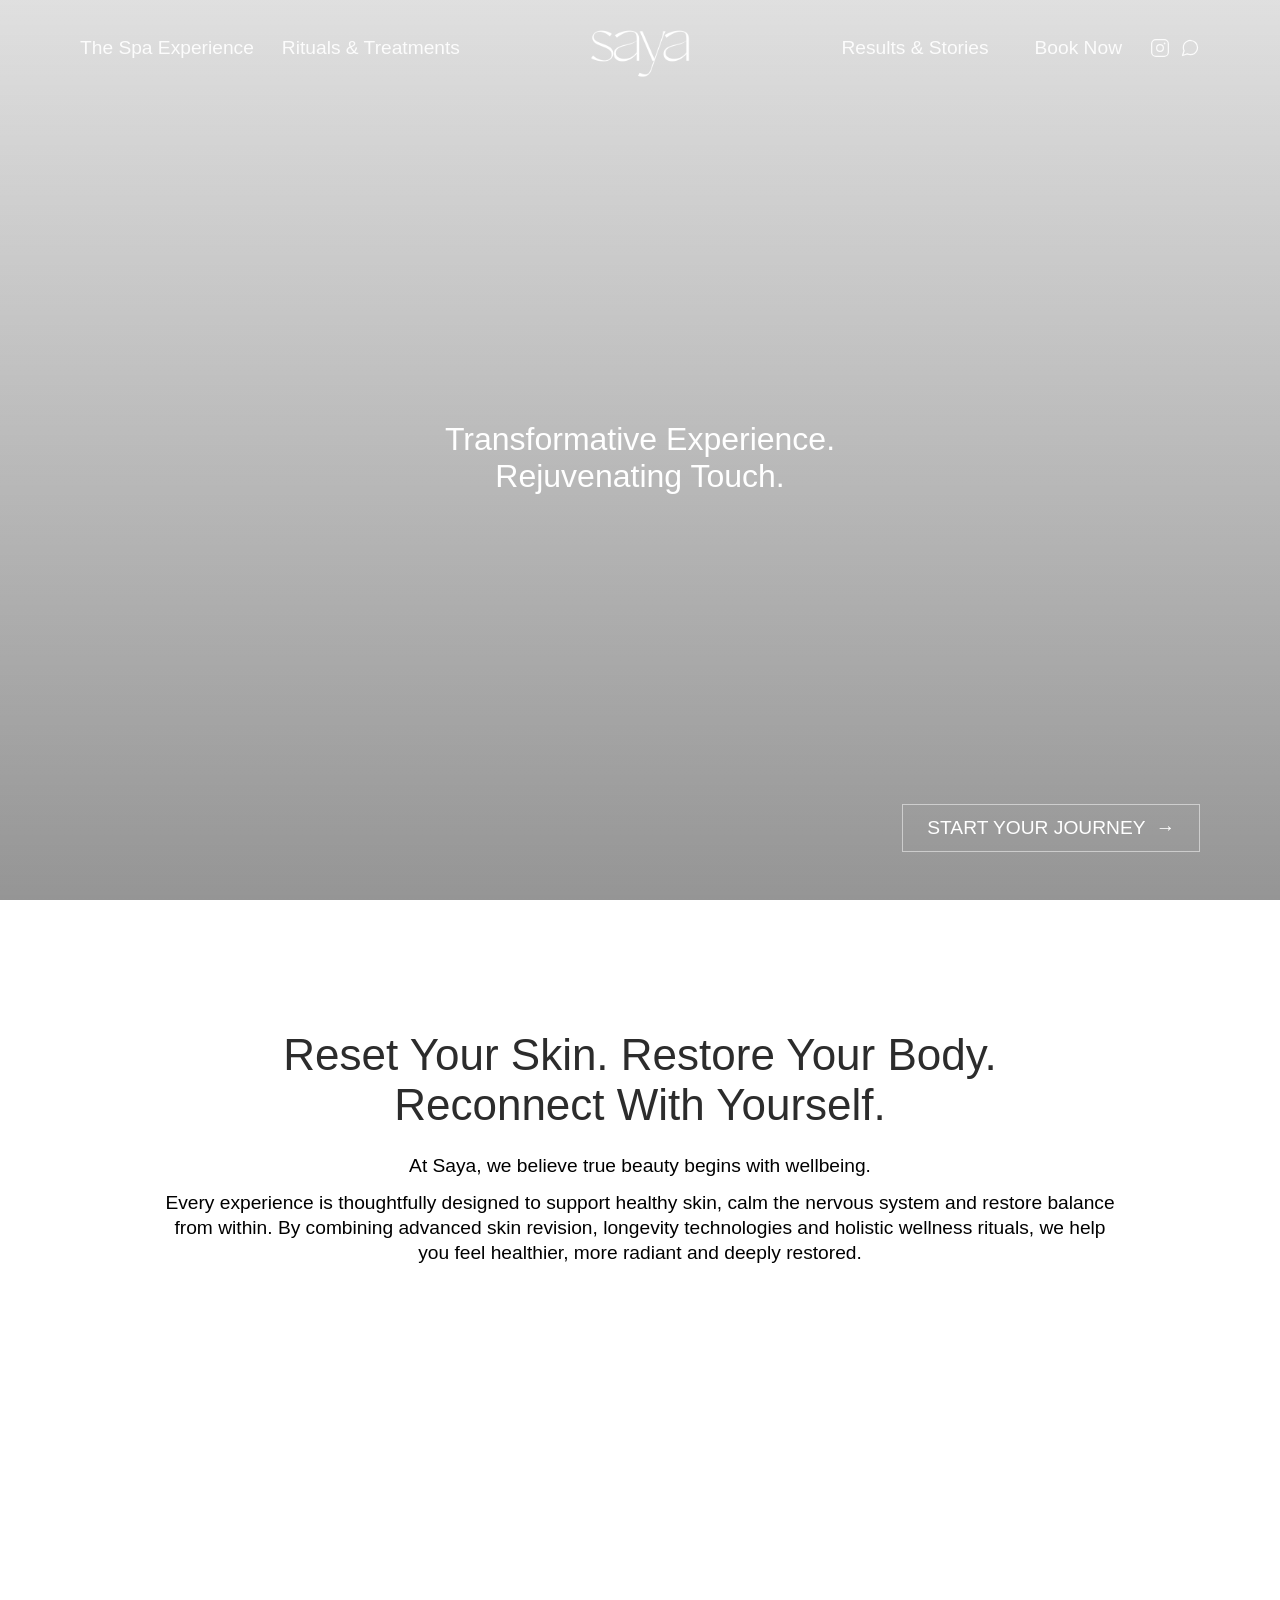
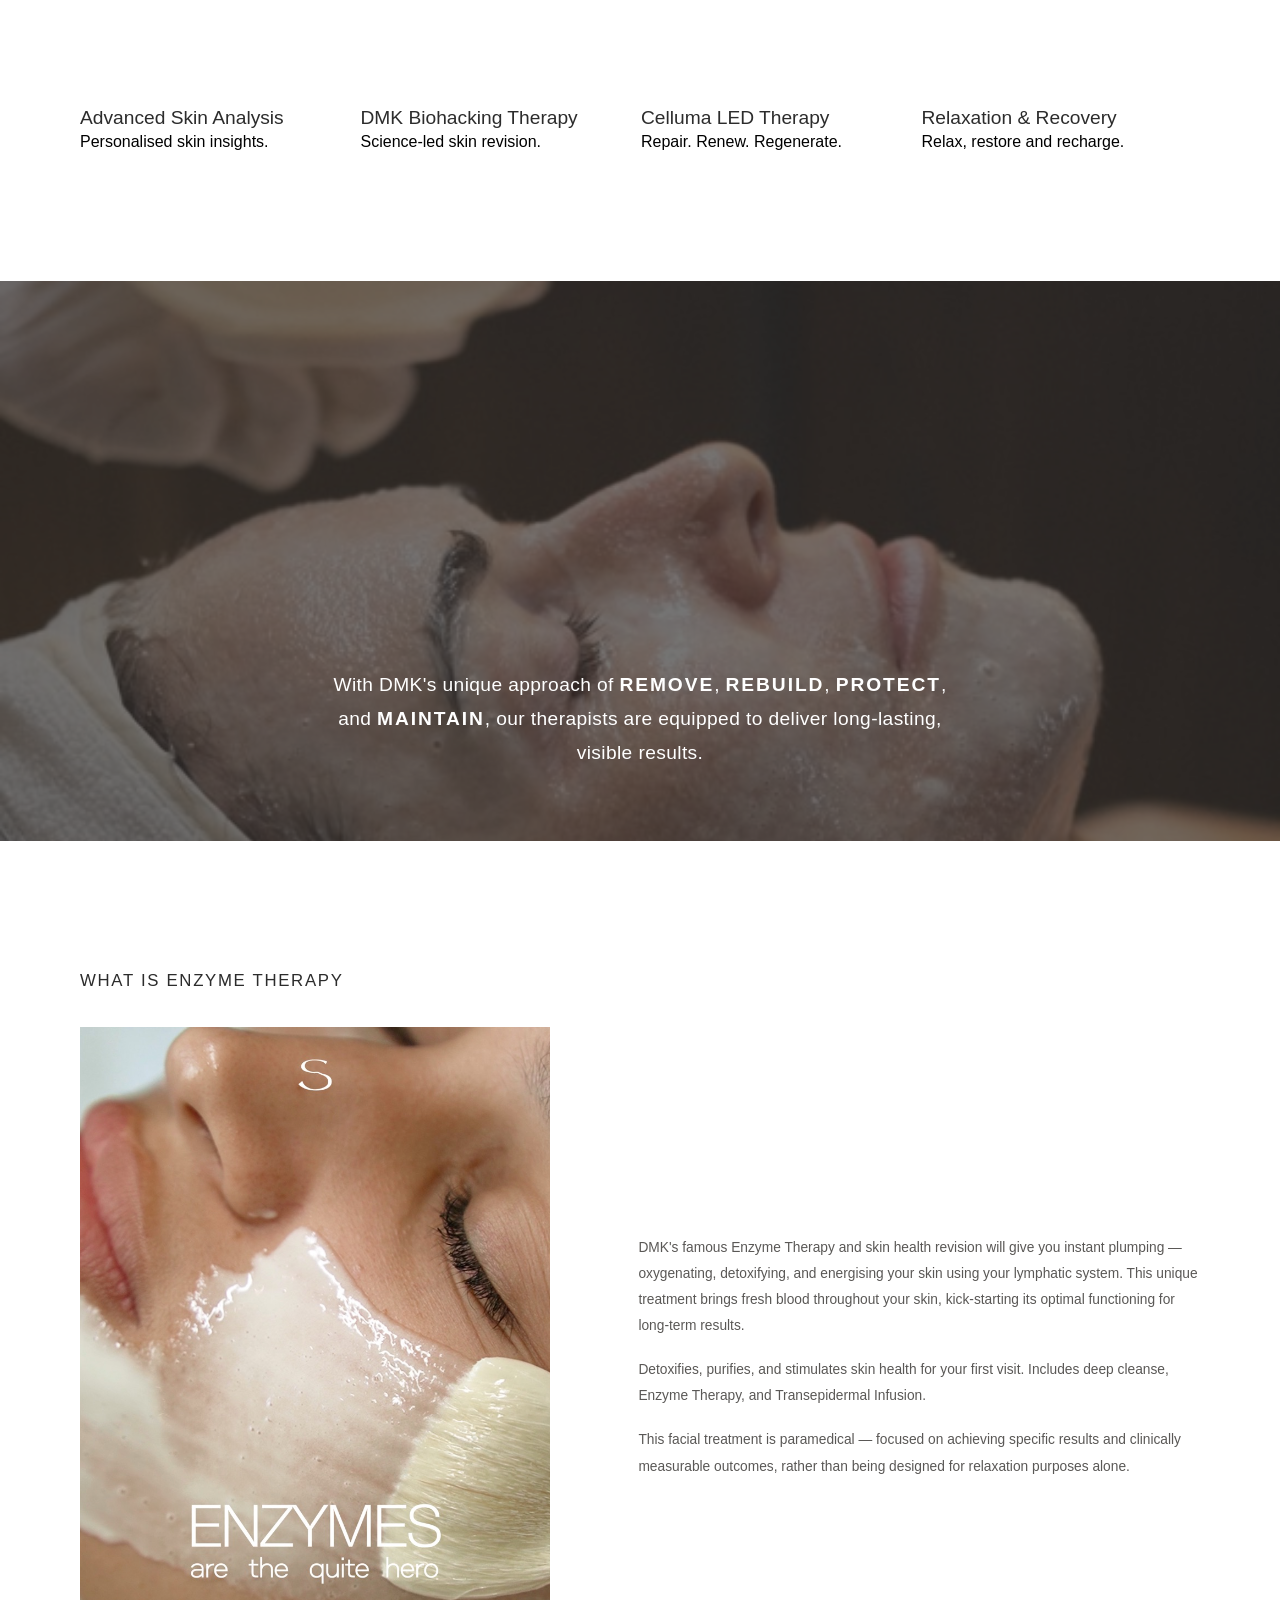
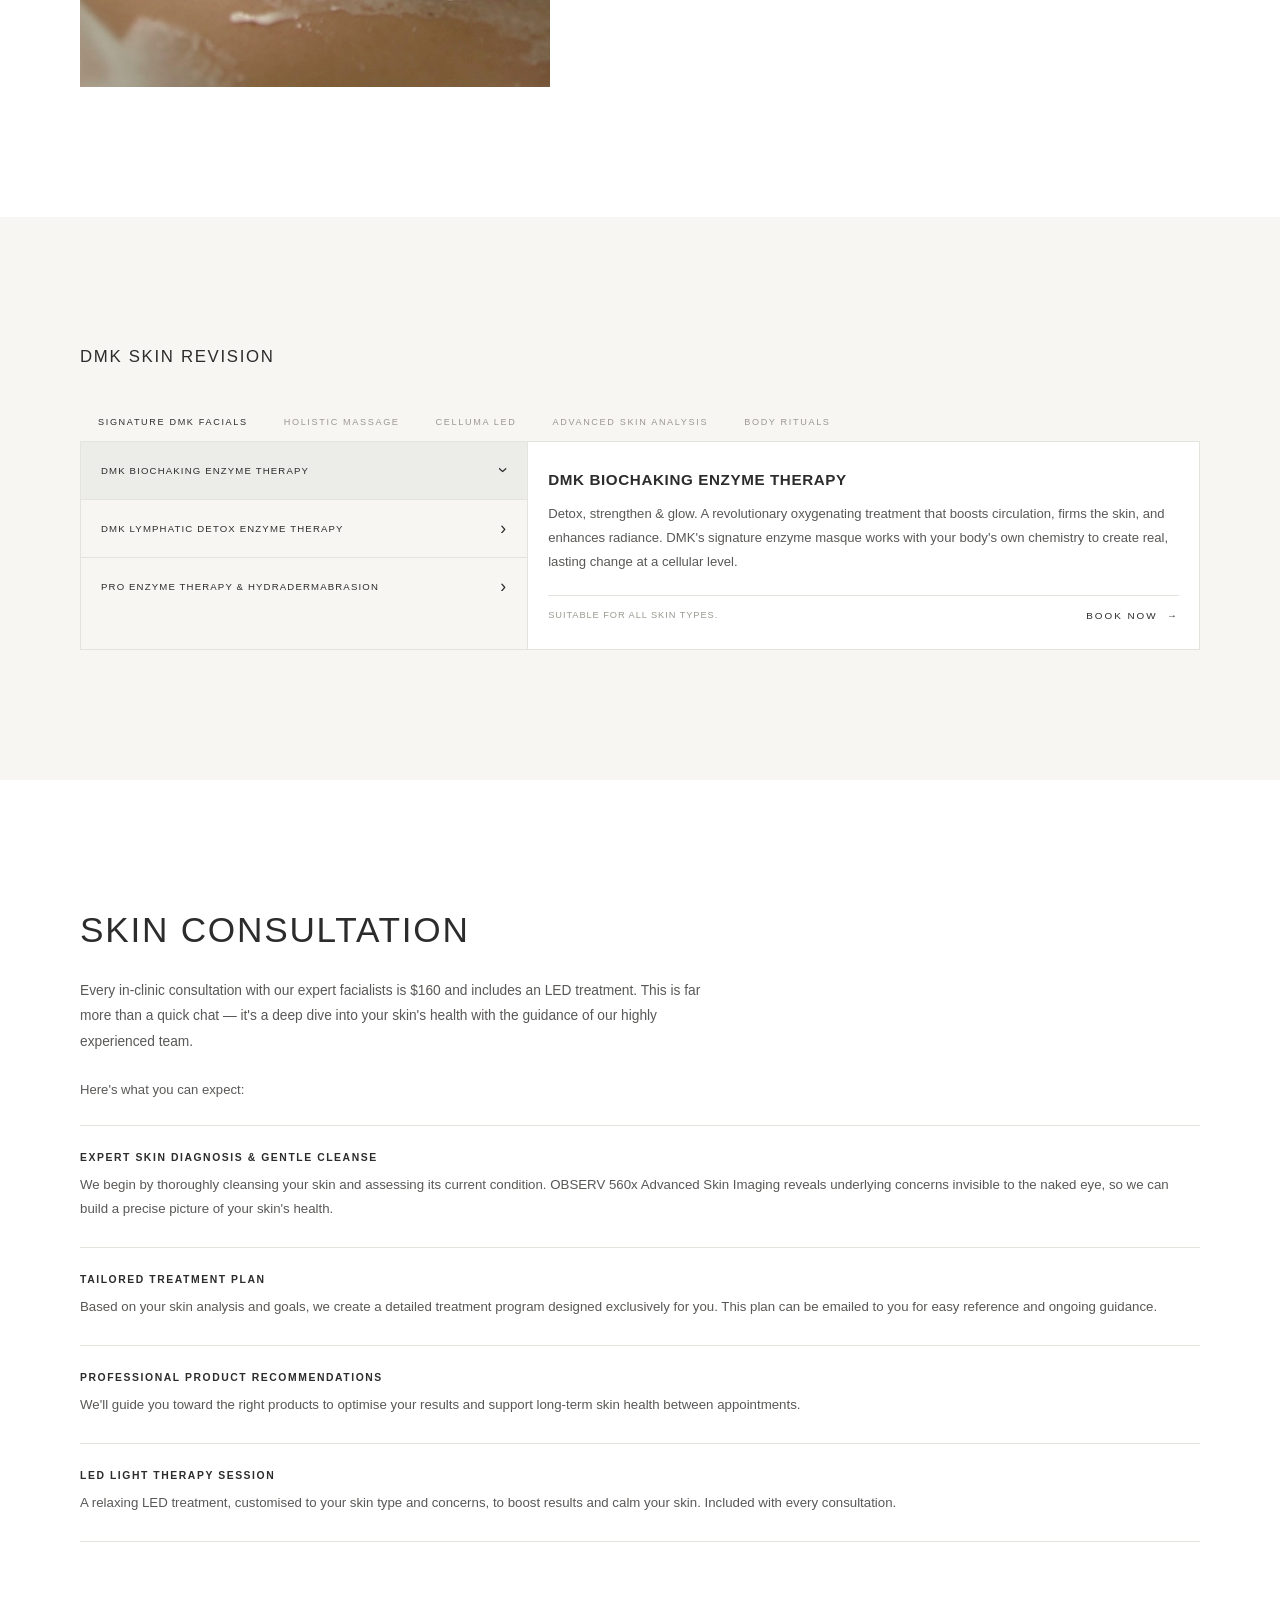
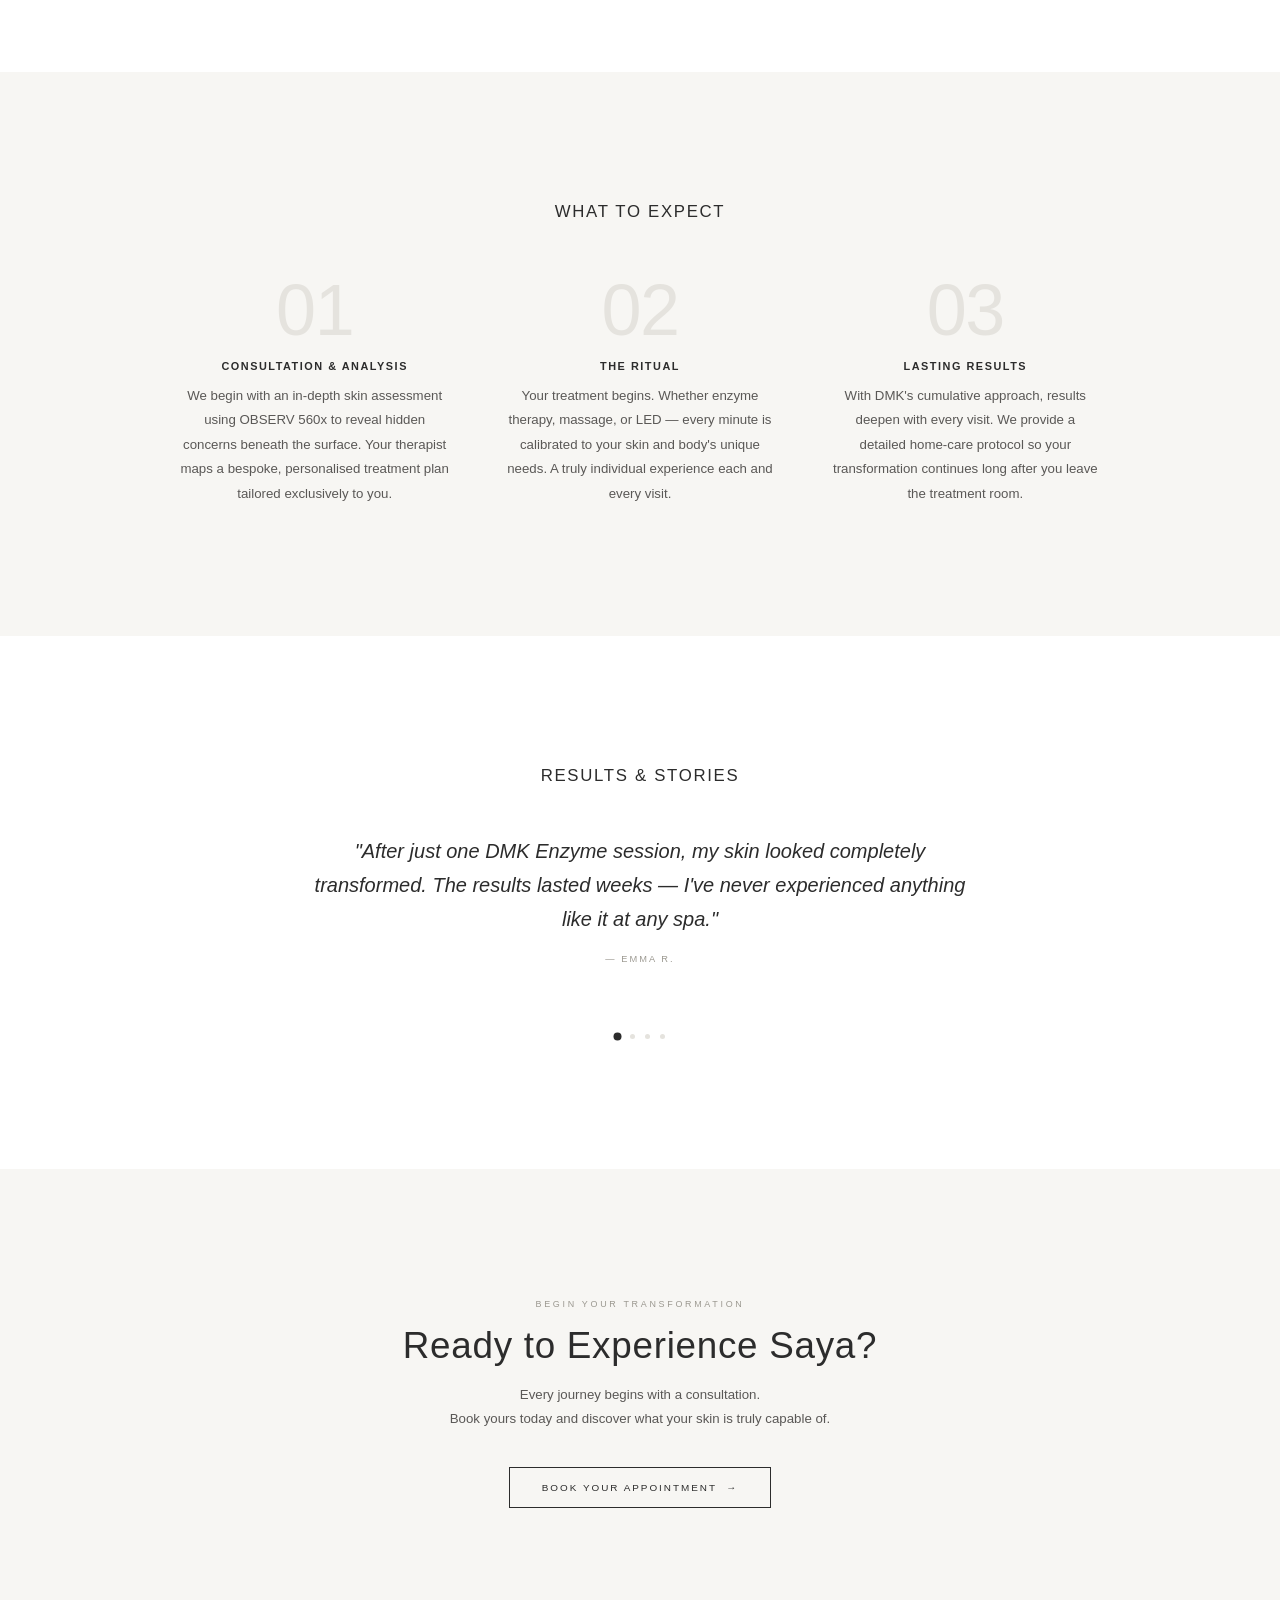
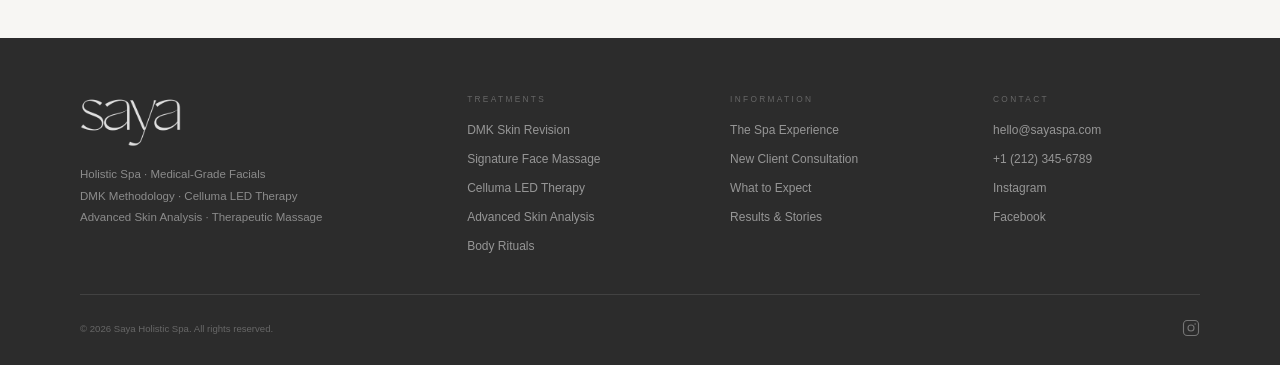
==== commit 312b098a: "modified:   .DS_Store 	new file:   CLAUDE.md 	modified:   css/style.css 	new file:   img/.DS_Store 	" ====
--- a/index.html
+++ b/index.html
@@ -93,12 +93,28 @@
     </ul>
 
     <a class="nav__logo" href="#home" aria-label="Saya Holistic Spa — home">
-      <img class="nav__logo-img" src="img/logo.png" alt="Saya Holistic Spa" width="120" height="120">
+      <img class="nav__logo-img" src="img/saya-logo.png" alt="Saya Holistic Spa" width="120" height="120">
     </a>
 
     <ul class="nav__links nav__links--right" role="list">
       <li><a href="#testimonials">Results &amp; Stories</a></li>
-      <li><a href="#booking" class="nav__book">Book Now</a></li>
+      <li><a href="https://www.fresha.com/uk/a/saya-holistic-spa-bali-the-promenade-shops-canggu-kuta-utara-k5bg1g4t/all-offer?menu=true&amp;pId=995137&amp;rwg_token=AE37R_g0qPAFg0LuR9GRFIZUlQlvwWusOeF0eGDQIqLg2dfMNAVGzJ2YvaxJUbw_0aKOuqdEMipf-PrynXfEtHgNCIznCr0kDg%3D%3D" target="_blank" rel="noopener noreferrer" class="nav__book">Book Now</a></li>
+      <li>
+        <a href="https://instagram.com" target="_blank" rel="noopener noreferrer" class="nav__icon-link" aria-label="Saya on Instagram">
+          <svg xmlns="http://www.w3.org/2000/svg" width="20" height="20" viewBox="0 0 24 24" fill="none" stroke="currentColor" stroke-width="1.5" stroke-linecap="round" stroke-linejoin="round" aria-hidden="true">
+            <rect x="2" y="2" width="20" height="20" rx="5" ry="5"/>
+            <circle cx="12" cy="12" r="4"/>
+            <circle cx="17.5" cy="6.5" r="1" fill="currentColor" stroke="none"/>
+          </svg>
+        </a>
+      </li>
+      <li>
+        <a href="https://wa.me/" target="_blank" rel="noopener noreferrer" class="nav__icon-link" aria-label="Saya on WhatsApp">
+          <svg xmlns="http://www.w3.org/2000/svg" width="20" height="20" viewBox="0 0 24 24" fill="none" stroke="currentColor" stroke-width="1.5" stroke-linecap="round" stroke-linejoin="round" aria-hidden="true">
+            <path d="M21 11.5a8.38 8.38 0 0 1-.9 3.8 8.5 8.5 0 0 1-7.6 4.7 8.38 8.38 0 0 1-3.8-.9L3 21l1.9-5.7a8.38 8.38 0 0 1-.9-3.8 8.5 8.5 0 0 1 4.7-7.6 8.38 8.38 0 0 1 3.8-.9h.5a8.48 8.48 0 0 1 8 8v.5z"/>
+          </svg>
+        </a>
+      </li>
       <li class="nav__burger-cell">
         <button class="nav__burger" id="navBurger" aria-label="Open menu" aria-expanded="false" aria-controls="mobileMenu">
           <span></span><span></span><span></span>
@@ -114,7 +130,23 @@
       <a href="#treatments"   class="mobile-menu__link" tabindex="-1">Rituals &amp; Treatments</a>
       <a href="#consultation" class="mobile-menu__link" tabindex="-1">Skin Consultation</a>
       <a href="#testimonials" class="mobile-menu__link" tabindex="-1">Results &amp; Stories</a>
-      <a href="#booking"      class="mobile-menu__link mobile-menu__link--cta" tabindex="-1">Book Now &nbsp;→</a>
+      <div class="mobile-menu__bottom">
+        <a href="https://www.fresha.com/uk/a/saya-holistic-spa-bali-the-promenade-shops-canggu-kuta-utara-k5bg1g4t/all-offer?menu=true&amp;pId=995137&amp;rwg_token=AE37R_g0qPAFg0LuR9GRFIZUlQlvwWusOeF0eGDQIqLg2dfMNAVGzJ2YvaxJUbw_0aKOuqdEMipf-PrynXfEtHgNCIznCr0kDg%3D%3D" target="_blank" rel="noopener noreferrer" class="mobile-menu__link--cta" tabindex="-1">Book Now &nbsp;→</a>
+        <div class="mobile-menu__icons">
+          <a href="https://instagram.com" target="_blank" rel="noopener noreferrer" class="mobile-menu__instagram" tabindex="-1" aria-label="Saya on Instagram">
+            <svg xmlns="http://www.w3.org/2000/svg" width="18" height="18" viewBox="0 0 24 24" fill="none" stroke="currentColor" stroke-width="1.5" stroke-linecap="round" stroke-linejoin="round" aria-hidden="true">
+              <rect x="2" y="2" width="20" height="20" rx="5" ry="5"/>
+              <circle cx="12" cy="12" r="4"/>
+              <circle cx="17.5" cy="6.5" r="1" fill="currentColor" stroke="none"/>
+            </svg>
+          </a>
+          <a href="https://wa.me/" target="_blank" rel="noopener noreferrer" class="mobile-menu__instagram" tabindex="-1" aria-label="Saya on WhatsApp">
+            <svg xmlns="http://www.w3.org/2000/svg" width="18" height="18" viewBox="0 0 24 24" fill="none" stroke="currentColor" stroke-width="1.5" stroke-linecap="round" stroke-linejoin="round" aria-hidden="true">
+              <path d="M21 11.5a8.38 8.38 0 0 1-.9 3.8 8.5 8.5 0 0 1-7.6 4.7 8.38 8.38 0 0 1-3.8-.9L3 21l1.9-5.7a8.38 8.38 0 0 1-.9-3.8 8.5 8.5 0 0 1 4.7-7.6 8.38 8.38 0 0 1 3.8-.9h.5a8.48 8.48 0 0 1 8 8v.5z"/>
+            </svg>
+          </a>
+        </div>
+      </div>
     </nav>
   </div>
 
@@ -127,11 +159,11 @@
 
       <div class="hero__center" aria-hidden="false">
         <h1 class="hero__headline" id="heroH1">
-          Transformative Experience.<br>Rejuvenating Touch.
+          Transformative Experience. <br> Rejuvenating Touch.
         </h1>
       </div>
 
-      <a href="#booking" class="hero__cta" id="heroCta">
+      <a href="https://www.fresha.com/uk/a/saya-holistic-spa-bali-the-promenade-shops-canggu-kuta-utara-k5bg1g4t/all-offer?menu=true&amp;pId=995137&amp;rwg_token=AE37R_g0qPAFg0LuR9GRFIZUlQlvwWusOeF0eGDQIqLg2dfMNAVGzJ2YvaxJUbw_0aKOuqdEMipf-PrynXfEtHgNCIznCr0kDg%3D%3D" target="_blank" rel="noopener noreferrer" class="hero__cta" id="heroCta">
         Start Your Journey &nbsp;→
       </a>
     </section>
@@ -140,24 +172,42 @@
     <section class="services" id="services" aria-labelledby="services-heading">
       <h2 class="sr-only" id="services-heading">Our Treatments</h2>
 
-      <div class="services__top">
-        <a href="#booking" class="link-arrow">Book Now &nbsp;→</a>
+      <div class="services__intro reveal">
+        <p class="services__intro-tagline">Reset Your Skin. Restore Your Body. <br> Reconnect With Yourself.</p>
+        <p class="services__intro-body">At Saya, we believe true beauty begins with wellbeing.</p>
+        <p class="services__intro-body">Every experience is thoughtfully designed to support healthy skin, calm the nervous system and restore balance from within. By combining advanced skin revision, longevity technologies and holistic wellness rituals, we help you feel healthier, more radiant and deeply restored.</p>
       </div>
 
       <div class="services__grid">
+
+        <article class="svc-card reveal" style="--delay:0.3s">
+          <a href="#treatments" class="svc-card__inner" tabindex="0">
+            <div class="svc-card__img-wrap">
+              <img
+                src="img/analysis.jpg"
+                alt="Advanced Skin Analysis and Consultation"
+                width="400" height="533"
+                loading="lazy" decoding="async">
+            </div>
+            <div class="svc-card__label">
+              <span class="svc-card__label-title">Advanced Skin Analysis</span>
+              <span class="svc-card__label-sub">Personalised skin insights.</span>
+            </div>
+          </a>
+        </article>
 
         <article class="svc-card reveal">
           <a href="#treatments" class="svc-card__inner" tabindex="0">
             <div class="svc-card__img-wrap">
               <img
-                src="img/card-dmk.jpg"
+                src="img/biohacking.PNG"
                 alt="DMK Enzyme Therapy facial treatment"
                 width="400" height="533"
                 loading="lazy" decoding="async">
             </div>
             <div class="svc-card__label">
-              <span>DMK Skin Revision</span>
-              <span class="svc-card__arrow" aria-hidden="true">→</span>
+              <span class="svc-card__label-title">DMK Biohacking Therapy</span>
+              <span class="svc-card__label-sub">Science-led skin revision.</span>
             </div>
           </a>
         </article>
@@ -166,14 +216,14 @@
           <a href="#treatments" class="svc-card__inner" tabindex="0">
             <div class="svc-card__img-wrap">
               <img
-                src="img/card-massage.jpg"
+                src="img/card-restore.jpg"
                 alt="Saya Signature Face Massage with Gua Sha"
                 width="400" height="533"
                 loading="lazy" decoding="async">
             </div>
             <div class="svc-card__label">
-              <span>Saya Signature Face Massage</span>
-              <span class="svc-card__arrow" aria-hidden="true">→</span>
+              <span class="svc-card__label-title">Celluma LED Therapy</span>
+              <span class="svc-card__label-sub">Repair. Renew. Regenerate.</span>
             </div>
           </a>
         </article>
@@ -182,30 +232,14 @@
           <a href="#treatments" class="svc-card__inner" tabindex="0">
             <div class="svc-card__img-wrap">
               <img
-                src="img/card-restore.jpg"
+                src="img/card-massage.jpg"
                 alt="JR Release Rebalance and Restore Therapy"
                 width="400" height="533"
                 loading="lazy" decoding="async">
             </div>
             <div class="svc-card__label">
-              <span>JR Release, Rebalance &amp; Restore</span>
-              <span class="svc-card__arrow" aria-hidden="true">→</span>
-            </div>
-          </a>
-        </article>
-
-        <article class="svc-card reveal" style="--delay:0.3s">
-          <a href="#treatments" class="svc-card__inner" tabindex="0">
-            <div class="svc-card__img-wrap">
-              <img
-                src="img/card-scan.jpg"
-                alt="Advanced Skin Analysis and Consultation"
-                width="400" height="533"
-                loading="lazy" decoding="async">
-            </div>
-            <div class="svc-card__label">
-              <span>Advanced Skin Scan</span>
-              <span class="svc-card__arrow" aria-hidden="true">→</span>
+              <span class="svc-card__label-title">Relaxation &amp; Recovery</span>
+              <span class="svc-card__label-sub">Relax, restore and recharge.</span>
             </div>
           </a>
         </article>
@@ -254,7 +288,6 @@
     <section class="treatments" id="treatments" aria-labelledby="treatments-heading">
       <div class="treatments__header">
         <h2 class="treatments__title" id="treatments-heading">DMK Skin Revision</h2>
-        <span class="treatments__logo" aria-hidden="true"><em>saya</em></span>
       </div>
 
       <!-- Tab bar -->
@@ -585,7 +618,7 @@
         <p class="booking__eyebrow">Begin Your Transformation</p>
         <h2 class="booking__title" id="booking-heading">Ready to Experience Saya?</h2>
         <p class="booking__sub">Every journey begins with a consultation.<br>Book yours today and discover what your skin is truly capable of.</p>
-        <a href="mailto:hello@sayaspa.com" class="btn-outline">Book Your Appointment &nbsp;→</a>
+        <a href="https://www.fresha.com/uk/a/saya-holistic-spa-bali-the-promenade-shops-canggu-kuta-utara-k5bg1g4t/all-offer?menu=true&amp;pId=995137&amp;rwg_token=AE37R_g0qPAFg0LuR9GRFIZUlQlvwWusOeF0eGDQIqLg2dfMNAVGzJ2YvaxJUbw_0aKOuqdEMipf-PrynXfEtHgNCIznCr0kDg%3D%3D" target="_blank" rel="noopener noreferrer" class="btn-outline">Book Your Appointment &nbsp;→</a>
       </div>
     </section>
 
@@ -597,7 +630,7 @@
 
       <div class="footer__brand">
         <a href="#home" class="footer__logo" aria-label="Saya — home">
-          <img class="footer__logo-img" src="img/logo.png" alt="Saya Holistic Spa" width="100" height="100">
+          <img class="footer__logo-img" src="img/saya-logo.png" alt="Saya Holistic Spa" width="100" height="100">
         </a>
         <p class="footer__tagline">
           Holistic Spa · Medical-Grade Facials<br>
@@ -642,15 +675,20 @@
     <div class="footer__bottom">
       <p>© 2026 Saya Holistic Spa. All rights reserved.</p>
       <div class="footer__social">
-        <a href="#" aria-label="Saya on Instagram">Instagram</a>
-        <a href="#" aria-label="Saya on Facebook">Facebook</a>
+        <a href="https://instagram.com" target="_blank" rel="noopener noreferrer" class="footer__social-link" aria-label="Saya on Instagram">
+          <svg xmlns="http://www.w3.org/2000/svg" width="18" height="18" viewBox="0 0 24 24" fill="none" stroke="currentColor" stroke-width="1.5" stroke-linecap="round" stroke-linejoin="round" aria-hidden="true">
+            <rect x="2" y="2" width="20" height="20" rx="5" ry="5"/>
+            <circle cx="12" cy="12" r="4"/>
+            <circle cx="17.5" cy="6.5" r="1" fill="currentColor" stroke="none"/>
+          </svg>
+        </a>
       </div>
     </div>
   </footer>
 
   <!-- Mobile sticky booking bar (shown on mobile when past hero) -->
   <div class="sticky-bar" id="stickyBar" aria-hidden="true">
-    <a href="#booking" class="sticky-bar__btn" tabindex="-1">Book Now →</a>
+    <a href="https://www.fresha.com/uk/a/saya-holistic-spa-bali-the-promenade-shops-canggu-kuta-utara-k5bg1g4t/all-offer?menu=true&amp;pId=995137&amp;rwg_token=AE37R_g0qPAFg0LuR9GRFIZUlQlvwWusOeF0eGDQIqLg2dfMNAVGzJ2YvaxJUbw_0aKOuqdEMipf-PrynXfEtHgNCIznCr0kDg%3D%3D" target="_blank" rel="noopener noreferrer" class="sticky-bar__btn" tabindex="-1">Book Now →</a>
   </div>
 
   <script src="js/main.js" defer></script>
--- a/css/style.css
+++ b/css/style.css
@@ -6,6 +6,7 @@
 /* ---------- TOKENS ---------- */
 :root {
   --c-brand:     #2c2c2c;
+  --c-black:     #000000;
   --c-white:     #ffffff;
   --c-off-white: #f7f6f3;
   --c-light:     #e5e3de;
@@ -131,10 +132,10 @@
 }
 
 .nav__links a {
-  font-size: 0.6rem;
-  font-weight: 400;
-  letter-spacing: 0.18em;
-  text-transform: uppercase;
+  font-size: 1.2rem;
+  font-weight: 450;
+  letter-spacing: 0;
+  text-transform: none;
   color: rgba(255, 255, 255, 0.9);
   transition: opacity 0.2s, color 0.45s;
   white-space: nowrap;
@@ -142,19 +143,21 @@
 .nav__links a:hover { opacity: 0.5; }
 .nav--solid .nav__links a { color: var(--c-brand); }
 
+.nav__icon-link {
+  display: flex;
+  align-items: center;
+  color: rgba(255, 255, 255, 0.9);
+  transition: opacity 0.2s, color 0.45s;
+  margin-left: -18px;
+}
+.nav--solid .nav__icon-link { color: var(--c-brand); }
+.nav__icon-link:hover { opacity: 0.5; }
+
 .nav__book {
-  border: 1px solid rgba(255, 255, 255, 0.5);
   padding: 7px 18px;
 }
 .nav__book:hover {
-  background: var(--c-white);
-  color: var(--c-brand) !important;
   opacity: 1 !important;
-}
-.nav--solid .nav__book { border-color: var(--c-brand); }
-.nav--solid .nav__book:hover {
-  background: var(--c-brand);
-  color: var(--c-white) !important;
 }
 
 /* Logo */
@@ -163,10 +166,11 @@
   align-items: center;
   justify-content: center;
   height: 100%;
+  padding-top: 10px;
 }
 .nav__logo-img {
   display: block;
-  height: 80px;
+  height: 56px;
   width: auto;
   /* Logo is white — visible on dark hero */
   filter: brightness(0) invert(1);
@@ -221,11 +225,11 @@
 
 .mobile-menu__link {
   display: block;
-  font-size: 0.68rem;
-  letter-spacing: 0.18em;
+  font-size: 0.8rem;
+  letter-spacing: 0;
   text-transform: uppercase;
   color: var(--c-brand);
-  padding: 20px 0;
+  padding: 15px 0;
   border-bottom: 1px solid var(--c-light);
   transition: opacity 0.2s;
 }
@@ -233,11 +237,36 @@
 .mobile-menu__link:hover { opacity: 0.45; }
 
 .mobile-menu__link--cta {
+  font-size: 0.8rem;
+  font-weight: 500;
+  letter-spacing: 0;
+  text-transform: uppercase;
+  color: var(--c-brand);
+  height: 44px;
+  display: inline-flex;
+  align-items: center;
+}
+
+.mobile-menu__bottom {
+  display: flex;
+  align-items: center;
+  justify-content: space-between;
   margin-top: 24px;
-  border-top: none;
-  border-bottom: none;
-  font-weight: 500;
-}
+}
+
+.mobile-menu__icons {
+  display: flex;
+  align-items: center;
+  gap: 16px;
+}
+.mobile-menu__instagram {
+  display: inline-flex;
+  align-items: center;
+  height: 44px;
+  color: var(--c-mid);
+  transition: color 0.2s;
+}
+.mobile-menu__instagram:hover { color: var(--c-brand); }
 
 /* =============================================================================
    HERO
@@ -252,7 +281,7 @@
 .hero__bg {
   position: absolute;
   inset: 0;
-  background: url('../img/hero.jpg') center 30% / cover no-repeat;
+  background: url('../img/biohackingcopy.PNG') center 30% / cover no-repeat;
   transform: scale(1.06);
   transition: transform 1.8s var(--ease);
   will-change: transform;
@@ -282,11 +311,10 @@
 
 .hero__headline {
   font-family: var(--font);
-  font-size: clamp(1.55rem, 5vw, 2.75rem);
-  font-weight: 300;
-  font-style: italic;
+  font-size: clamp(1.55rem, 5vw, 2rem);
+  font-weight: 300;
+  font-style: normal;
   color: var(--c-white);
-  line-height: 1.35;
   text-align: center;
   max-width: 580px;
   opacity: 0;
@@ -305,8 +333,8 @@
   z-index: 2;
   display: inline-flex;
   align-items: center;
-  font-size: 0.58rem;
-  letter-spacing: 0.22em;
+  font-size: 0.6rem;
+  letter-spacing: 0;
   text-transform: uppercase;
   color: var(--c-white);
   border: 1px solid rgba(255, 255, 255, 0.5);
@@ -332,11 +360,27 @@
   background: var(--c-white);
 }
 
-.services__top {
-  display: flex;
-  justify-content: flex-end;
-  margin-bottom: 32px;
-}
+.services__intro {
+  text-align: center;
+  max-width: 1200px;
+  margin: 0 auto 56px;
+  padding: 0 var(--px);
+}
+.services__intro-tagline {
+  font-size: 2.75rem;
+  font-weight: 400;
+  color: var(--c-brand);
+  margin-bottom: 24px;
+}
+.services__intro-body {
+  font-size: 1.2rem;
+  font-weight: 450;
+  color: var(--c-black);
+  line-height: 1.3;
+  margin-bottom: 12px;
+  letter-spacing: 0;
+}
+.services__intro-body:last-child { margin-bottom: 0; }
 
 .services__grid {
   display: grid;
@@ -367,24 +411,29 @@
 
 .svc-card__label {
   display: flex;
-  align-items: center;
-  justify-content: space-between;
+  align-items: flex-start;
+  justify-content: center;
   padding: 14px 0 0;
-  font-size: 0.57rem;
-  letter-spacing: 0.16em;
-  text-transform: uppercase;
   color: var(--c-brand);
-}
-
-.svc-card__arrow {
-  opacity: 0;
-  transform: translateX(-4px);
-  transition: opacity 0.3s, transform 0.3s;
-}
-.svc-card__inner:hover .svc-card__arrow {
-  opacity: 1;
-  transform: translateX(0);
-}
+  flex-direction: column;
+}
+.svc-card__label-title {
+  display: block;
+  font-size: 1.2rem;
+  font-weight: 400;
+  letter-spacing: 0;
+  text-transform: none;
+  margin-bottom: 4px;
+}
+.svc-card__label-sub {
+  display: block;
+  font-size: 1rem;
+  font-weight: 300;
+  letter-spacing: 0;
+  text-transform: none;
+  color: var(--c-black);
+}
+
 
 /* =============================================================================
    BANNER
@@ -492,13 +541,6 @@
   text-transform: uppercase;
 }
 
-.treatments__logo {
-  font-size: 1.4rem;
-  font-weight: 300;
-  color: var(--c-mid);
-  letter-spacing: 0.1em;
-  line-height: 1;
-}
 
 /* Tab bar */
 .treatments__tabs {
@@ -852,6 +894,7 @@
 .footer {
   background: var(--c-brand);
   padding: 56px var(--px) 28px;
+  padding-bottom: calc(28px + 30px); /* extra space for sticky bar on mobile */
 }
 
 .footer__grid {
@@ -917,14 +960,13 @@
   display: flex;
   gap: 20px;
 }
-.footer__social a {
-  font-size: 0.56rem;
-  letter-spacing: 0.16em;
-  text-transform: uppercase;
-  color: rgba(255, 255, 255, 0.3);
+.footer__social-link {
+  display: flex;
+  align-items: center;
+  color: rgba(255, 255, 255, 0.35);
   transition: color 0.2s;
 }
-.footer__social a:hover { color: rgba(255, 255, 255, 0.7); }
+.footer__social-link:hover { color: rgba(255, 255, 255, 0.8); }
 
 /* =============================================================================
    SCROLL REVEALS
@@ -986,6 +1028,8 @@
   .banner { min-height: 440px; }
 
   .enzyme__image img { height: 460px; }
+
+  .hero__cta { font-size: 1.2rem; }
 }
 
 /* =============================================================================
@@ -1006,6 +1050,9 @@
   /* Disable mobile-only elements */
   .mobile-menu { display: none !important; }
   .sticky-bar  { display: none; }
+
+  /* Remove sticky bar offset on desktop */
+  .footer { padding-bottom: 28px; }
 
   /* Services: 4 columns */
   .services__grid {
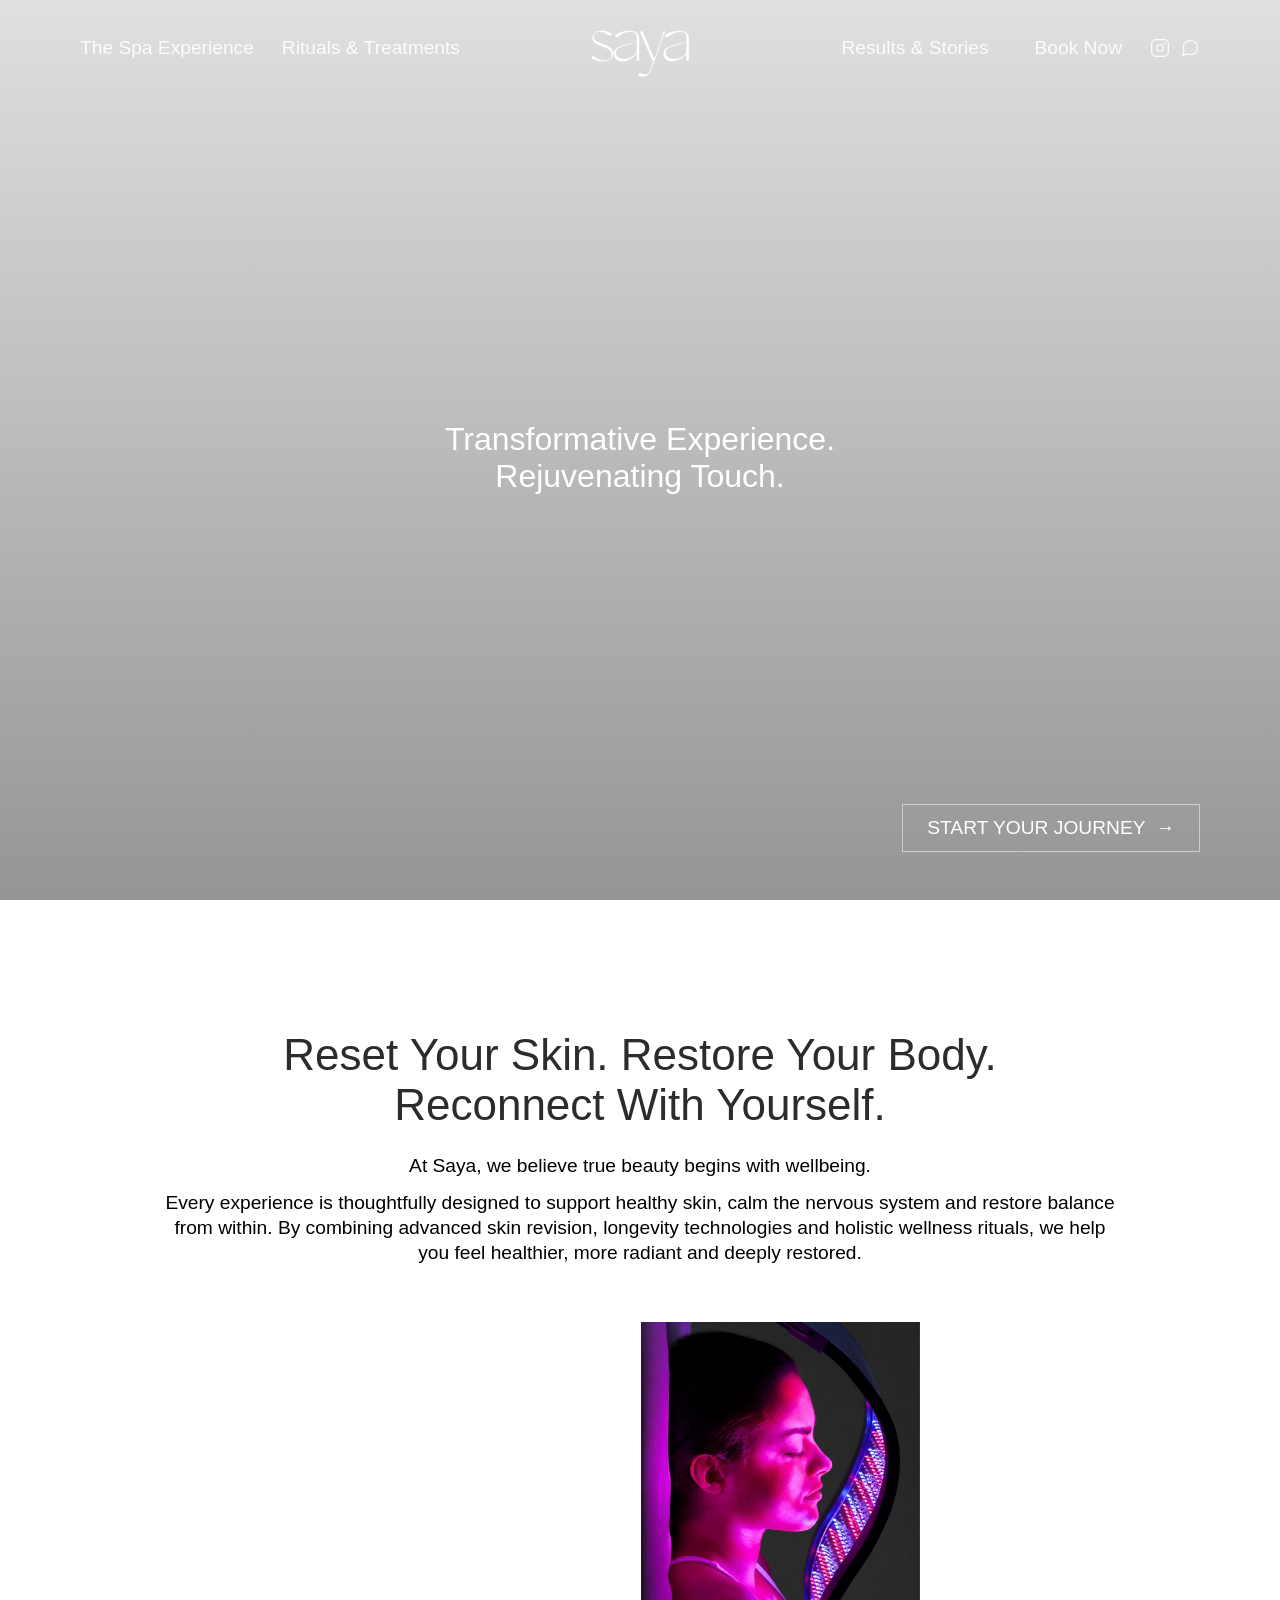
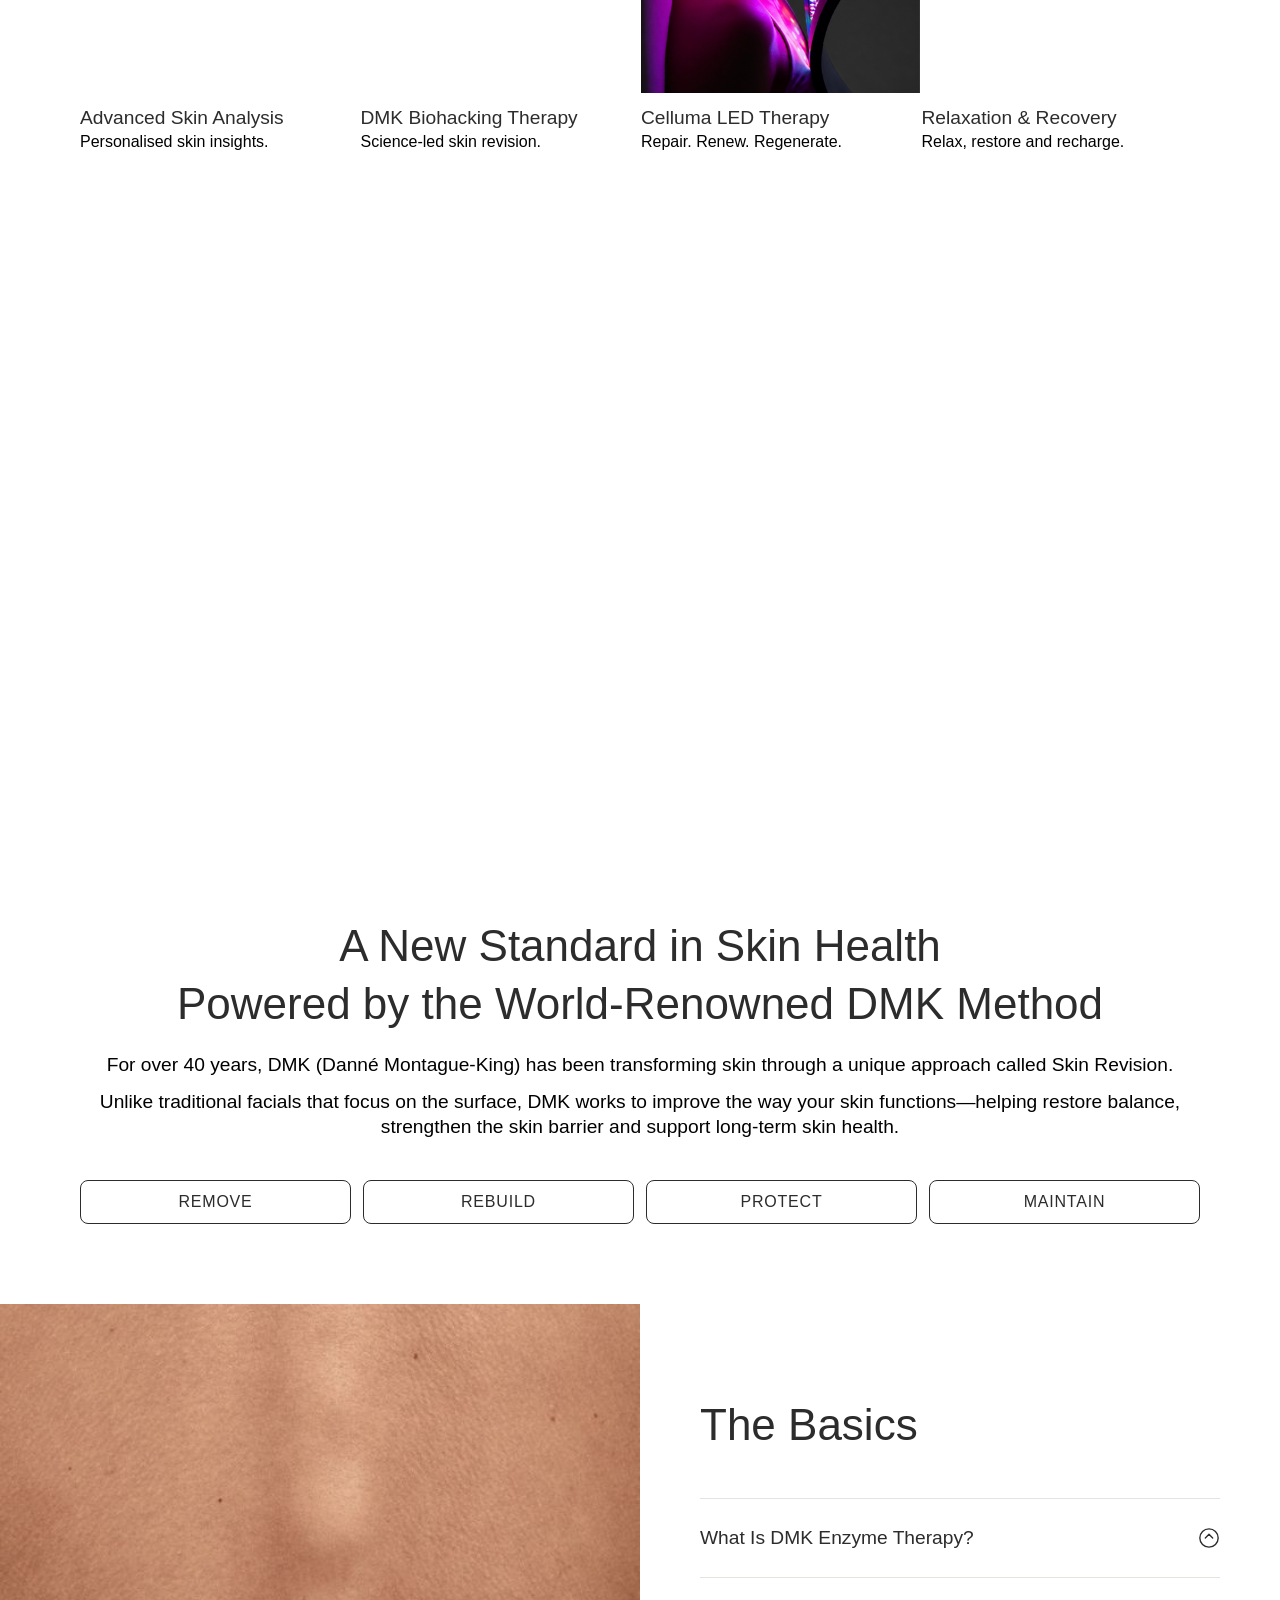
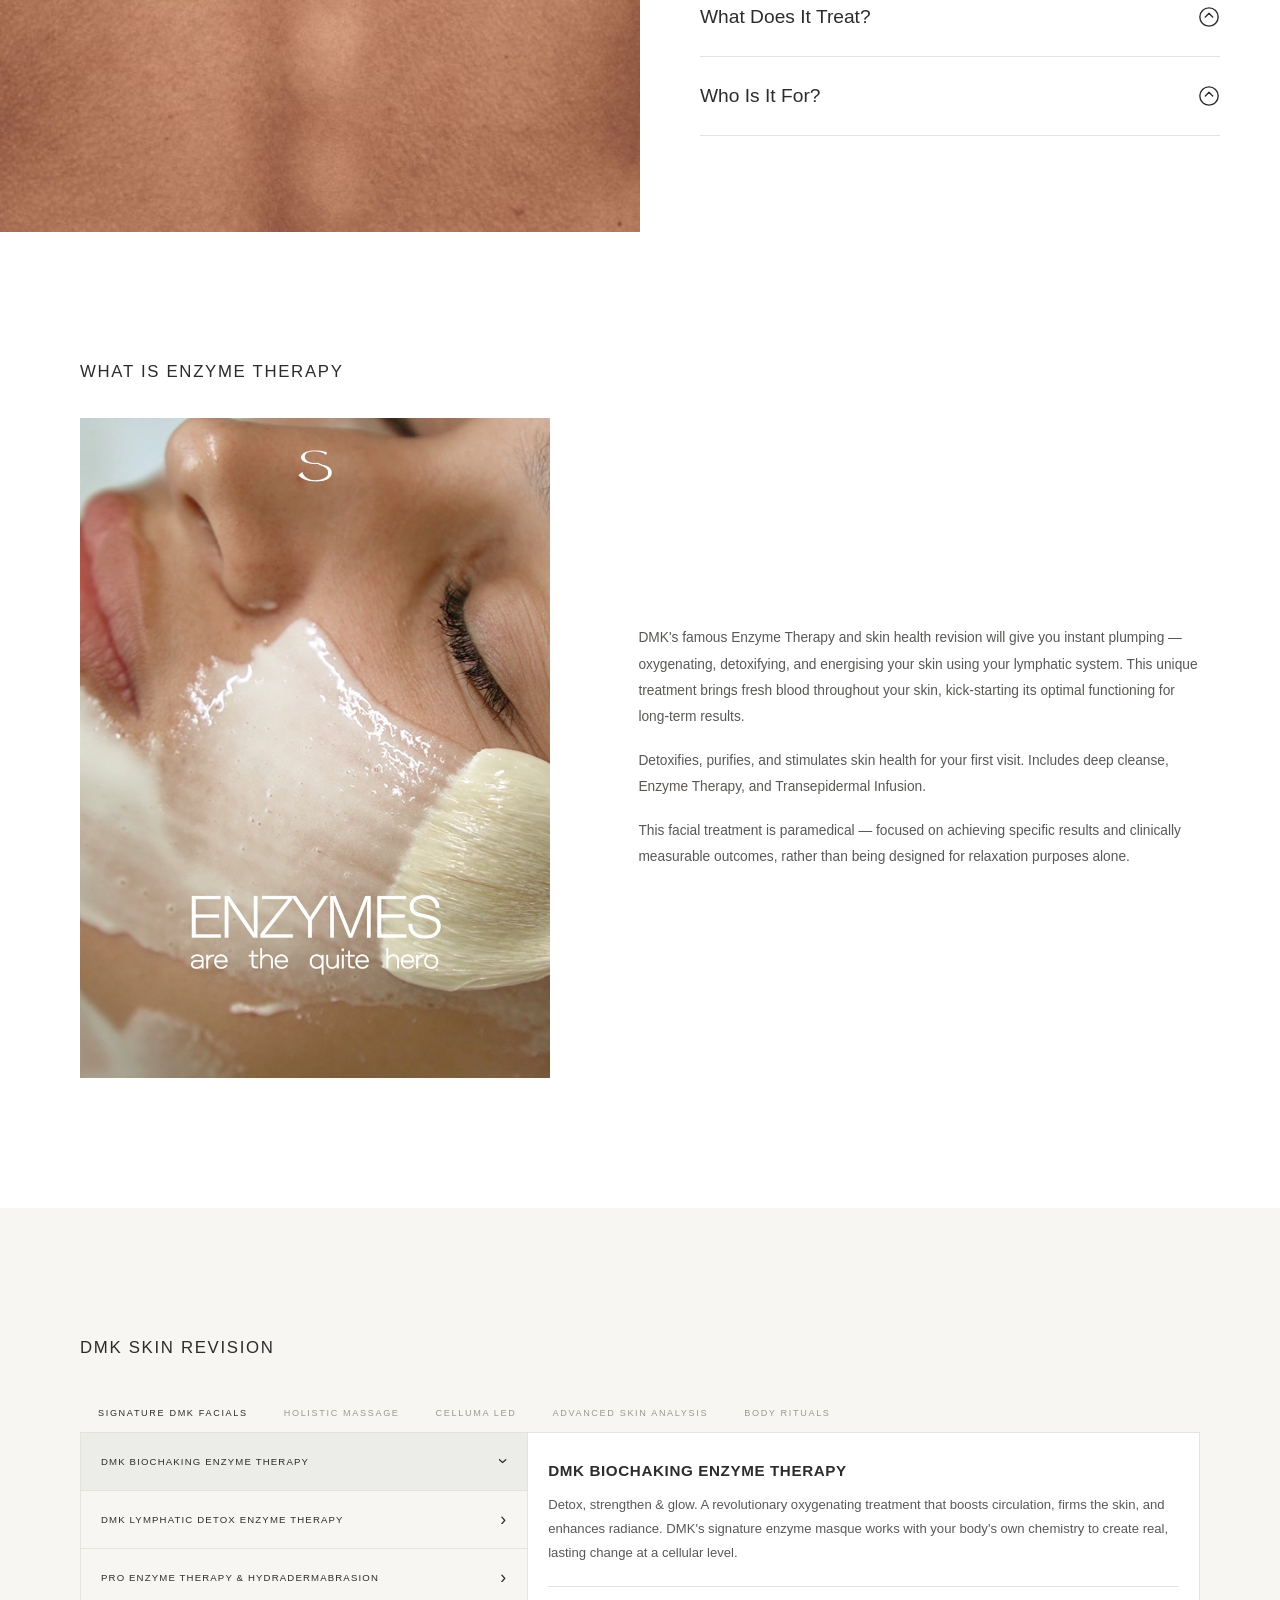
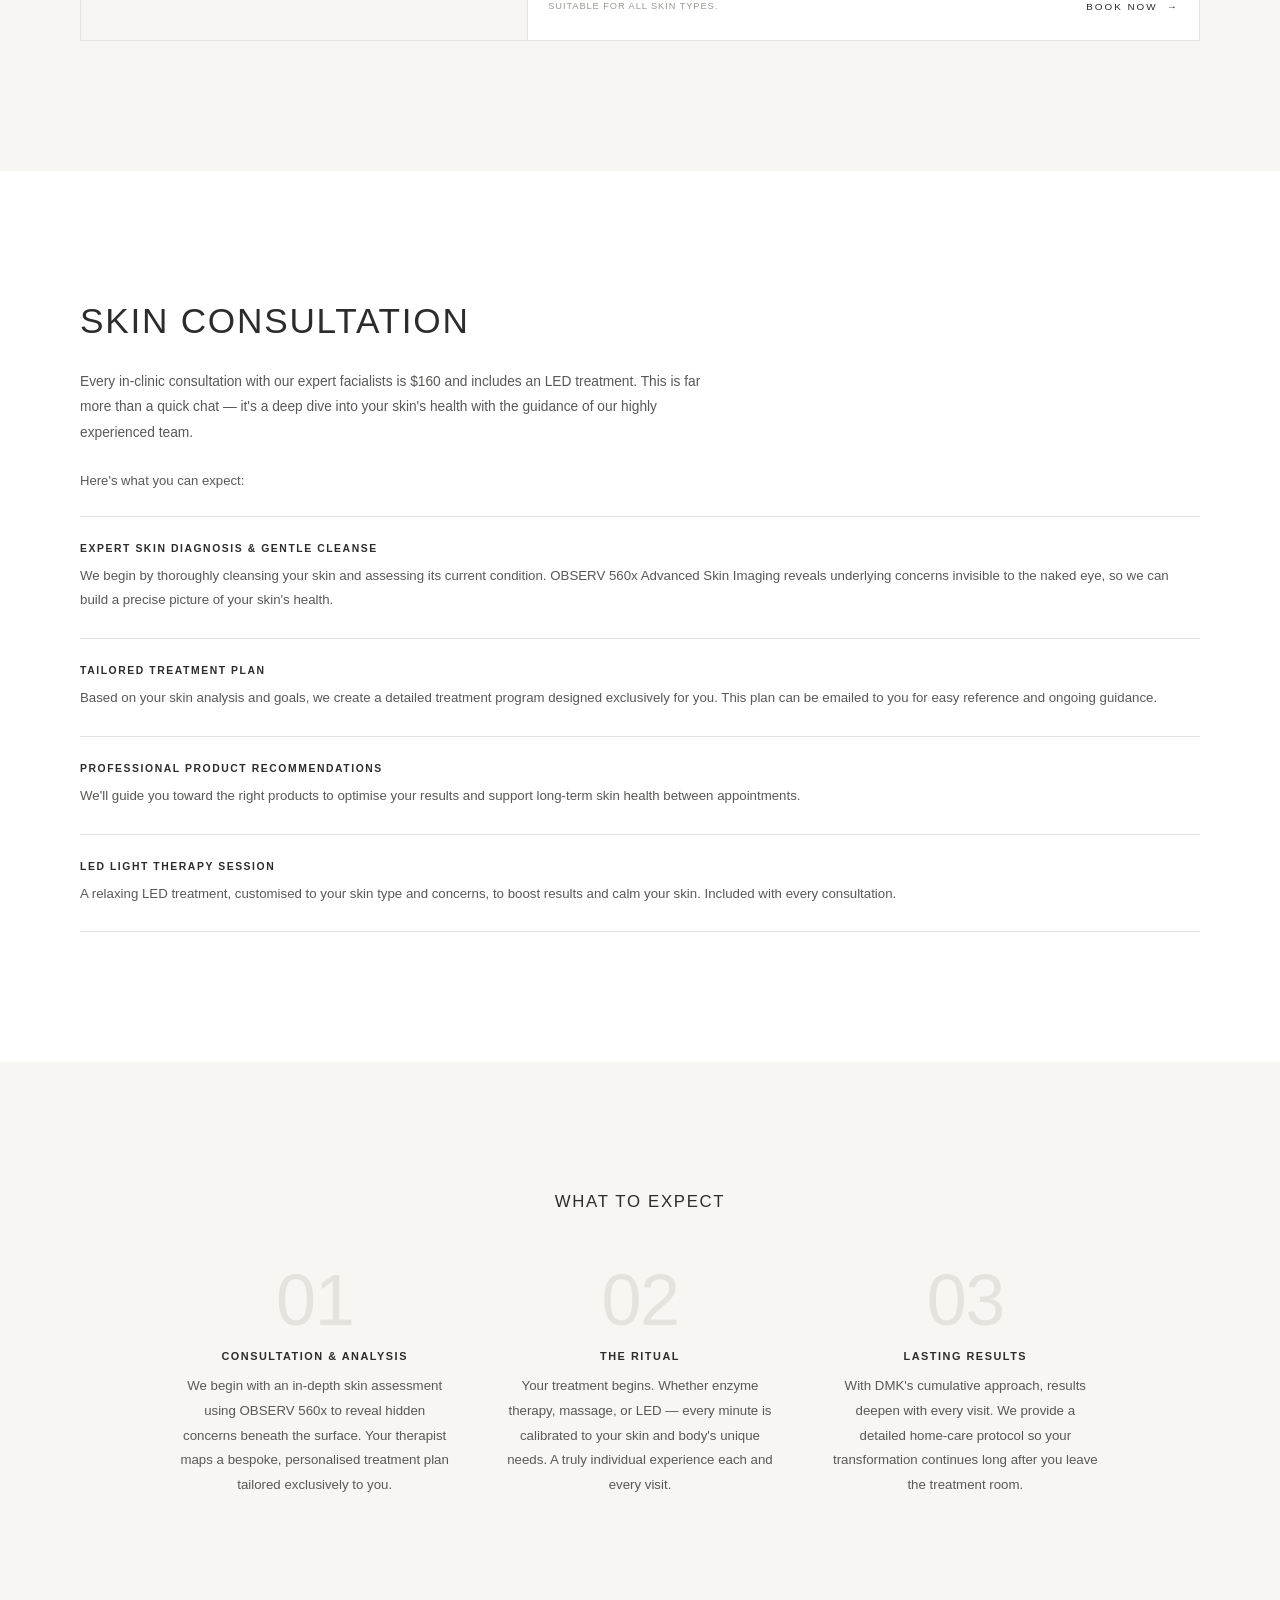
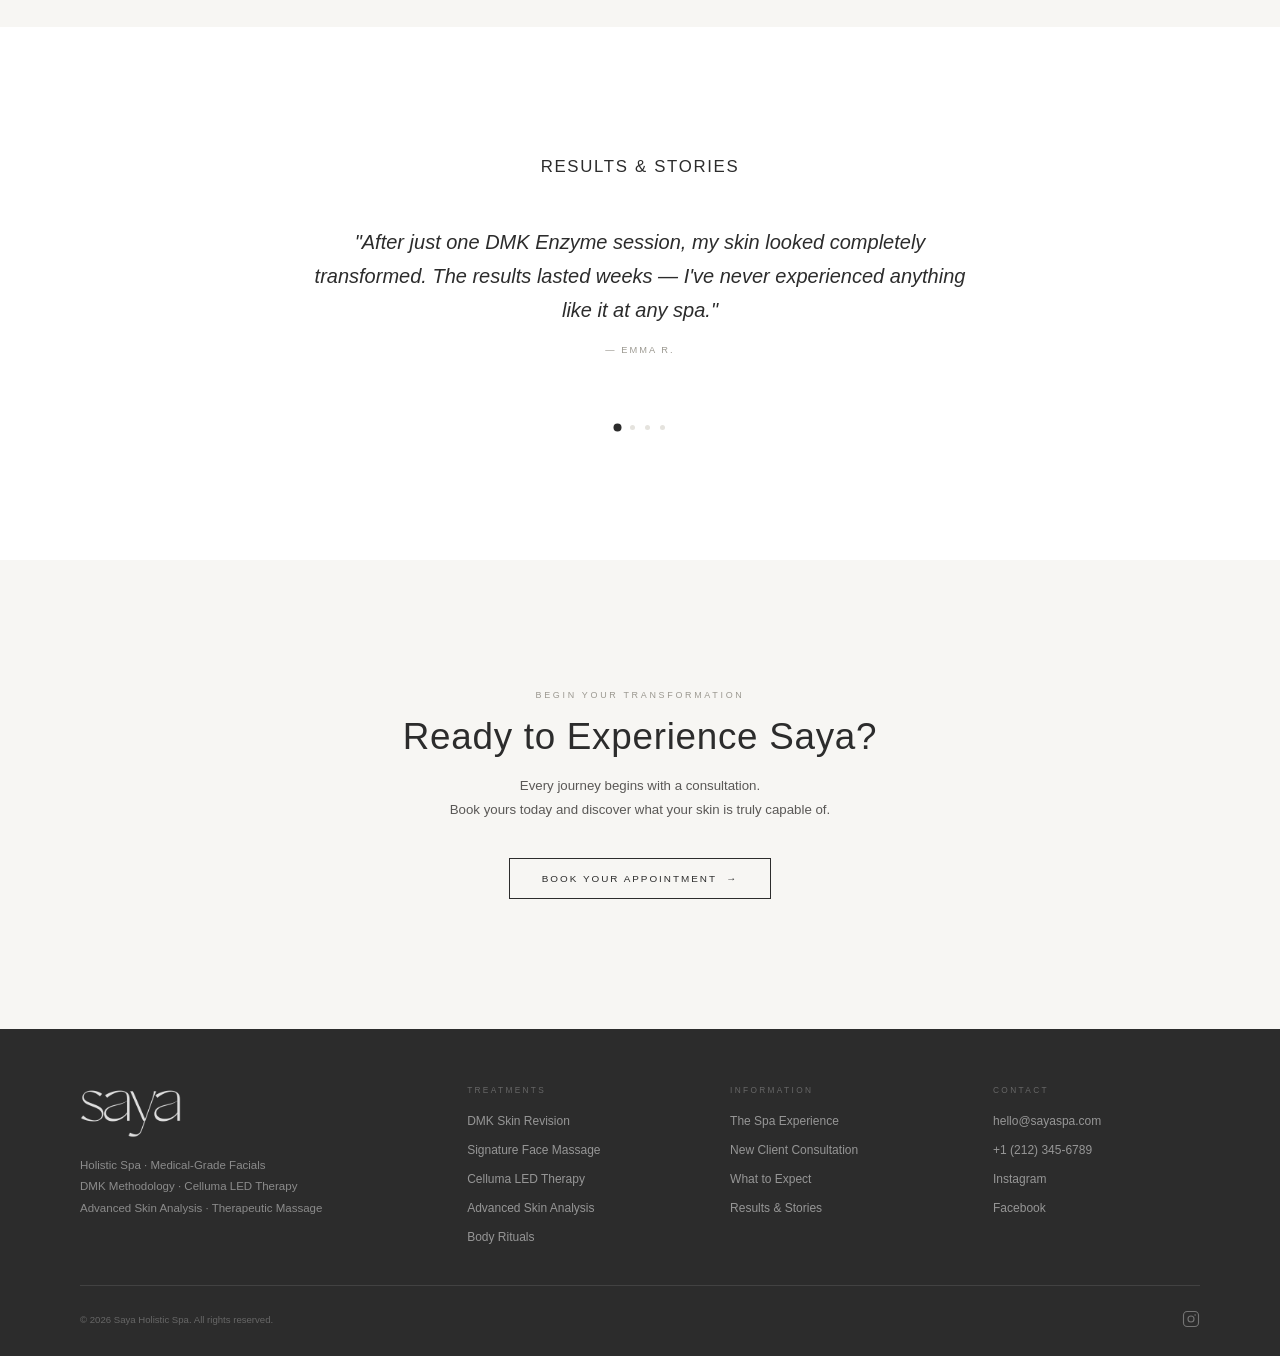
==== commit 14055ba0: "Update hero video, dmk-intro grid breakpoints, button styles Co-Authored-By: Claude Sonnet 4.6 <nore" ====
--- a/index.html
+++ b/index.html
@@ -154,7 +154,9 @@
 
     <!-- ====================== S1 HERO ====================== -->
     <section class="hero" id="home" aria-label="Saya Holistic Spa">
-      <div class="hero__bg" id="heroBg" role="img" aria-label="Saya Holistic Spa treatment room"></div>
+      <video class="hero__bg" id="heroBg" autoplay muted loop playsinline aria-hidden="true">
+        <source src="img/bgsaya.mp4" type="video/mp4">
+      </video>
       <div class="hero__overlay" aria-hidden="true"></div>
 
       <div class="hero__center" aria-hidden="false">
@@ -251,10 +253,76 @@
     <section class="banner" aria-label="DMK Methodology">
       <div class="banner__bg" aria-hidden="true"></div>
       <div class="banner__overlay" aria-hidden="true"></div>
-      <div class="banner__content reveal">
-        <p class="banner__text">
-          With DMK's unique approach of <strong>REMOVE</strong>, <strong>REBUILD</strong>, <strong>PROTECT</strong>, and <strong>MAINTAIN</strong>, our therapists are equipped to deliver long-lasting, visible results.
-        </p>
+    </section>
+
+    <!-- ====================== S3.5 DMK INTRO ====================== -->
+    <section class="dmk-intro" aria-labelledby="dmk-intro-heading">
+      <div class="dmk-intro__inner reveal">
+        <h2 class="dmk-intro__title" id="dmk-intro-heading">A New Standard in Skin Health</h2>
+        <h2 class="dmk-intro__subtitle">Powered by the World-Renowned DMK Method</h2>
+        <p class="dmk-intro__body">For over 40 years, DMK (Danné Montague-King) has been transforming skin through a unique approach called Skin Revision.</p>
+        <p class="dmk-intro__body">Unlike traditional facials that focus on the surface, DMK works to improve the way your skin functions—helping restore balance, strengthen the skin barrier and support long-term skin health.</p>
+        <div class="dmk-intro__tags">
+          <div class="dmk-intro__tag-item">
+            <button class="dmk-intro__tag" data-panel="dmk-panel-remove">Remove</button>
+            <div class="dmk-intro__panel" id="dmk-panel-remove">Clear congestion, toxins, dead skin cells, and impurities.</div>
+          </div>
+          <div class="dmk-intro__tag-item">
+            <button class="dmk-intro__tag" data-panel="dmk-panel-rebuild">Rebuild</button>
+            <div class="dmk-intro__panel" id="dmk-panel-rebuild">Strengthen the skin barrier and encourage healthy tissue function.</div>
+          </div>
+          <div class="dmk-intro__tag-item">
+            <button class="dmk-intro__tag" data-panel="dmk-panel-protect">Protect</button>
+            <div class="dmk-intro__panel" id="dmk-panel-protect">Support the skin with targeted ingredients and daily care.</div>
+          </div>
+          <div class="dmk-intro__tag-item">
+            <button class="dmk-intro__tag" data-panel="dmk-panel-maintain">Maintain</button>
+            <div class="dmk-intro__panel" id="dmk-panel-maintain">Create long-term skin health with professional treatments and personalized home care.</div>
+          </div>
+        </div>
+      </div>
+    </section>
+
+    <!-- ====================== S3.7 BASICS FAQ ====================== -->
+    <section class="basics">
+      <div class="basics__image">
+        <img src="img/banner.jpg" alt="DMK skin therapy close-up" loading="lazy" decoding="async">
+      </div>
+      <div class="basics__content">
+        <h2 class="basics__title">The Basics</h2>
+        <div class="basics__faq">
+
+          <div class="basics__item">
+            <button class="basics__question" aria-expanded="false">
+              What Is DMK Enzyme Therapy?
+              <svg class="basics__chevron" xmlns="http://www.w3.org/2000/svg" width="22" height="22" viewBox="0 0 24 24" fill="none" stroke="currentColor" stroke-width="1.5" stroke-linecap="round" stroke-linejoin="round" aria-hidden="true"><circle cx="12" cy="12" r="10"/><polyline points="8 12 12 8 16 12"/></svg>
+            </button>
+            <div class="basics__answer">
+              <p>DMK Enzyme Therapy is a revolutionary skin treatment that harnesses the power of natural enzymes to restore and rejuvenate the skin. Unlike traditional treatments that rely on harsh chemicals, DMK Enzyme Therapy works with the body's own chemistry to promote healthy, vibrant skin.</p>
+            </div>
+          </div>
+
+          <div class="basics__item">
+            <button class="basics__question" aria-expanded="false">
+              What Does It Treat?
+              <svg class="basics__chevron" xmlns="http://www.w3.org/2000/svg" width="22" height="22" viewBox="0 0 24 24" fill="none" stroke="currentColor" stroke-width="1.5" stroke-linecap="round" stroke-linejoin="round" aria-hidden="true"><circle cx="12" cy="12" r="10"/><polyline points="8 12 12 8 16 12"/></svg>
+            </button>
+            <div class="basics__answer">
+              <p>DMK Enzyme Therapy addresses a wide range of skin concerns including acne, ageing, hyperpigmentation, rosacea, dehydration, and loss of firmness — creating real, lasting change at a cellular level.</p>
+            </div>
+          </div>
+
+          <div class="basics__item">
+            <button class="basics__question" aria-expanded="false">
+              Who Is It For?
+              <svg class="basics__chevron" xmlns="http://www.w3.org/2000/svg" width="22" height="22" viewBox="0 0 24 24" fill="none" stroke="currentColor" stroke-width="1.5" stroke-linecap="round" stroke-linejoin="round" aria-hidden="true"><circle cx="12" cy="12" r="10"/><polyline points="8 12 12 8 16 12"/></svg>
+            </button>
+            <div class="basics__answer">
+              <p>DMK Enzyme Therapy is suitable for all skin types and ages. Whether you're dealing with chronic skin conditions, premature ageing, or simply want to maintain your skin's health — this treatment is designed for you.</p>
+            </div>
+          </div>
+
+        </div>
       </div>
     </section>
 
--- a/css/style.css
+++ b/css/style.css
@@ -281,7 +281,10 @@
 .hero__bg {
   position: absolute;
   inset: 0;
-  background: url('../img/biohackingcopy.PNG') center 30% / cover no-repeat;
+  width: 100%;
+  height: 100%;
+  object-fit: cover;
+  object-position: center;
   transform: scale(1.06);
   transition: transform 1.8s var(--ease);
   will-change: transform;
@@ -450,33 +453,206 @@
 .banner__bg {
   position: absolute;
   inset: 0;
-  background: url('../img/card-dmk.jpg') center 30% / cover no-repeat;
+  background: url('../img/banner-bg.jpg') center 60% / cover no-repeat;
 }
 
 .banner__overlay {
   position: absolute;
   inset: 0;
-  background: rgba(44, 44, 44, 0.65);
-}
-
-.banner__content {
-  position: relative;
-  z-index: 1;
-  padding: 56px var(--px);
-  max-width: 800px;
+}
+
+
+/* =============================================================================
+   DMK INTRO
+   ============================================================================= */
+.dmk-intro {
+  padding: 80px var(--px);
+  background: var(--c-white);
+}
+.dmk-intro__inner {
+  max-width: 1200px;
+  margin: 0 auto;
   text-align: center;
 }
-
-.banner__text {
-  font-size: clamp(0.9rem, 2.4vw, 1.2rem);
-  font-weight: 300;
-  line-height: 1.75;
+.dmk-intro__title {
+  font-size: 2.75rem;
+  font-weight: 400;
+  color: var(--c-brand);
+  margin-bottom: 8px;
+}
+.dmk-intro__subtitle {
+  font-size: 2.75rem;
+  font-weight: 400;
+  color: var(--c-brand);
+  margin-bottom: 24px;
+}
+.dmk-intro__body {
+  font-size: 1.2rem;
+  font-weight: 450;
+  color: var(--c-black);
+  line-height: 1.3;
+  margin-bottom: 12px;
+  letter-spacing: 0;
+}
+.dmk-intro__body:last-child { margin-bottom: 0; }
+
+.dmk-intro__tags {
+  display: grid;
+  grid-template-columns: 1fr;
+  gap: 12px;
+  margin-top: 40px;
+}
+.dmk-intro__tag-item {
+  display: flex;
+  flex-direction: column;
+  align-items: center;
+}
+.dmk-intro__tag {
+  width: 100%;
+  border: 1px solid var(--c-brand);
+  border-radius: 8px;
+  padding: 12px 52px;
+  font-size: 1rem;
+  font-weight: 400;
+  letter-spacing: 0.05em;
+  text-transform: uppercase;
+  color: var(--c-brand);
+  background: transparent;
+  cursor: pointer;
+  transition: background 0.3s var(--ease), color 0.3s var(--ease), border-color 0.3s var(--ease);
+}
+.dmk-intro__tag:hover {
+  background: var(--c-light);
+}
+.dmk-intro__tag.is-active {
+  background: var(--c-brand);
   color: var(--c-white);
-  letter-spacing: 0.02em;
-}
-.banner__text strong {
-  font-weight: 600;
-  letter-spacing: 0.1em;
+}
+
+.dmk-intro__panel {
+  text-align: center;
+  max-height: 0;
+  opacity: 0;
+  overflow: hidden;
+  margin-top: 0;
+  transition: max-height 1.2s var(--ease), opacity 1.2s var(--ease), margin-top 0.8s var(--ease);
+  font-size: 1.2rem;
+  font-weight: 450;
+  color: var(--c-black);
+  line-height: 1.3;
+  letter-spacing: 0;
+}
+.dmk-intro__panel.is-active {
+  max-height: 300px;
+  opacity: 1;
+  margin-top: 20px;
+  transition: max-height 1.2s var(--ease), opacity 1.2s var(--ease), margin-top 0.8s var(--ease);
+}
+
+/* =============================================================================
+   BASICS FAQ
+   ============================================================================= */
+.basics {
+  display: flex;
+  flex-direction: column;
+}
+.basics__image {
+  width: 100%;
+  overflow: hidden;
+  max-height: 60vh;
+}
+.basics__image img {
+  width: 100%;
+  height: 100%;
+  object-fit: cover;
+}
+.basics__content {
+  padding: 64px var(--px);
+  background: var(--c-white);
+}
+.basics__title {
+  font-size: 2.75rem;
+  font-weight: 400;
+  color: var(--c-brand);
+  margin-bottom: 48px;
+}
+.basics__item {
+  border-top: 1px solid var(--c-light);
+}
+.basics__item:last-child {
+  border-bottom: 1px solid var(--c-light);
+}
+.basics__question {
+  display: flex;
+  align-items: center;
+  justify-content: space-between;
+  width: 100%;
+  padding: 28px 0;
+  background: none;
+  border: none;
+  text-align: left;
+  font-size: 1.2rem;
+  font-weight: 450;
+  color: var(--c-brand);
+  cursor: pointer;
+  gap: 16px;
+}
+.basics__chevron {
+  flex-shrink: 0;
+  transition: transform 0.4s var(--ease);
+  transform: rotate(180deg);
+}
+.basics__item--open .basics__chevron,
+.basics__item.is-open .basics__chevron {
+  transform: rotate(180deg);
+}
+.basics__item:not(.basics__item--open):not(.is-open) .basics__chevron {
+  transform: rotate(0deg);
+}
+.basics__answer {
+  max-height: 0;
+  overflow: hidden;
+  transition: max-height 0.6s var(--ease), opacity 0.5s var(--ease), padding-bottom 0.4s var(--ease);
+  opacity: 0;
+  padding-bottom: 0;
+}
+.basics__item--open .basics__answer,
+.basics__item.is-open .basics__answer {
+  max-height: 300px;
+  opacity: 1;
+  padding-bottom: 28px;
+}
+.basics__answer p {
+  font-size: 1.2rem;
+  font-weight: 450;
+  color: var(--c-black);
+  line-height: 1.3;
+  letter-spacing: 0;
+}
+
+@media (min-width: 1024px) {
+  .basics {
+    flex-direction: row;
+    min-height: 422px;
+    max-height: 528px;
+    overflow: hidden;
+  }
+  .basics__image {
+    width: 50%;
+    max-height: none;
+    flex-shrink: 0;
+    align-self: stretch;
+  }
+  .basics__image img {
+    height: 100%;
+  }
+  .basics__content {
+    width: 50%;
+    padding: 80px 60px;
+    display: flex;
+    flex-direction: column;
+    justify-content: center;
+  }
 }
 
 /* =============================================================================
@@ -1008,6 +1184,10 @@
   color: var(--c-white);
 }
 
+@media (min-width: 425px) {
+  .dmk-intro__tags { grid-template-columns: repeat(2, 1fr); }
+}
+
 /* =============================================================================
    RESPONSIVE — SMALL TABLET (640px+)
    ============================================================================= */
@@ -1030,6 +1210,7 @@
   .enzyme__image img { height: 460px; }
 
   .hero__cta { font-size: 1.2rem; }
+
 }
 
 /* =============================================================================
@@ -1042,6 +1223,8 @@
     --py:    110px;
   }
 
+  .dmk-intro__tags { grid-template-columns: repeat(4, 1fr); }
+
   /* Show nav links, hide burger */
   .nav__links--left li,
   .nav__links--right li:not(.nav__burger-cell) { display: flex; }
@@ -1065,8 +1248,6 @@
     min-height: 500px;
     align-items: flex-end;
   }
-  .banner__content { padding: 72px var(--px); }
-
   /* Enzyme: split layout */
   .enzyme__split {
     flex-direction: row;
